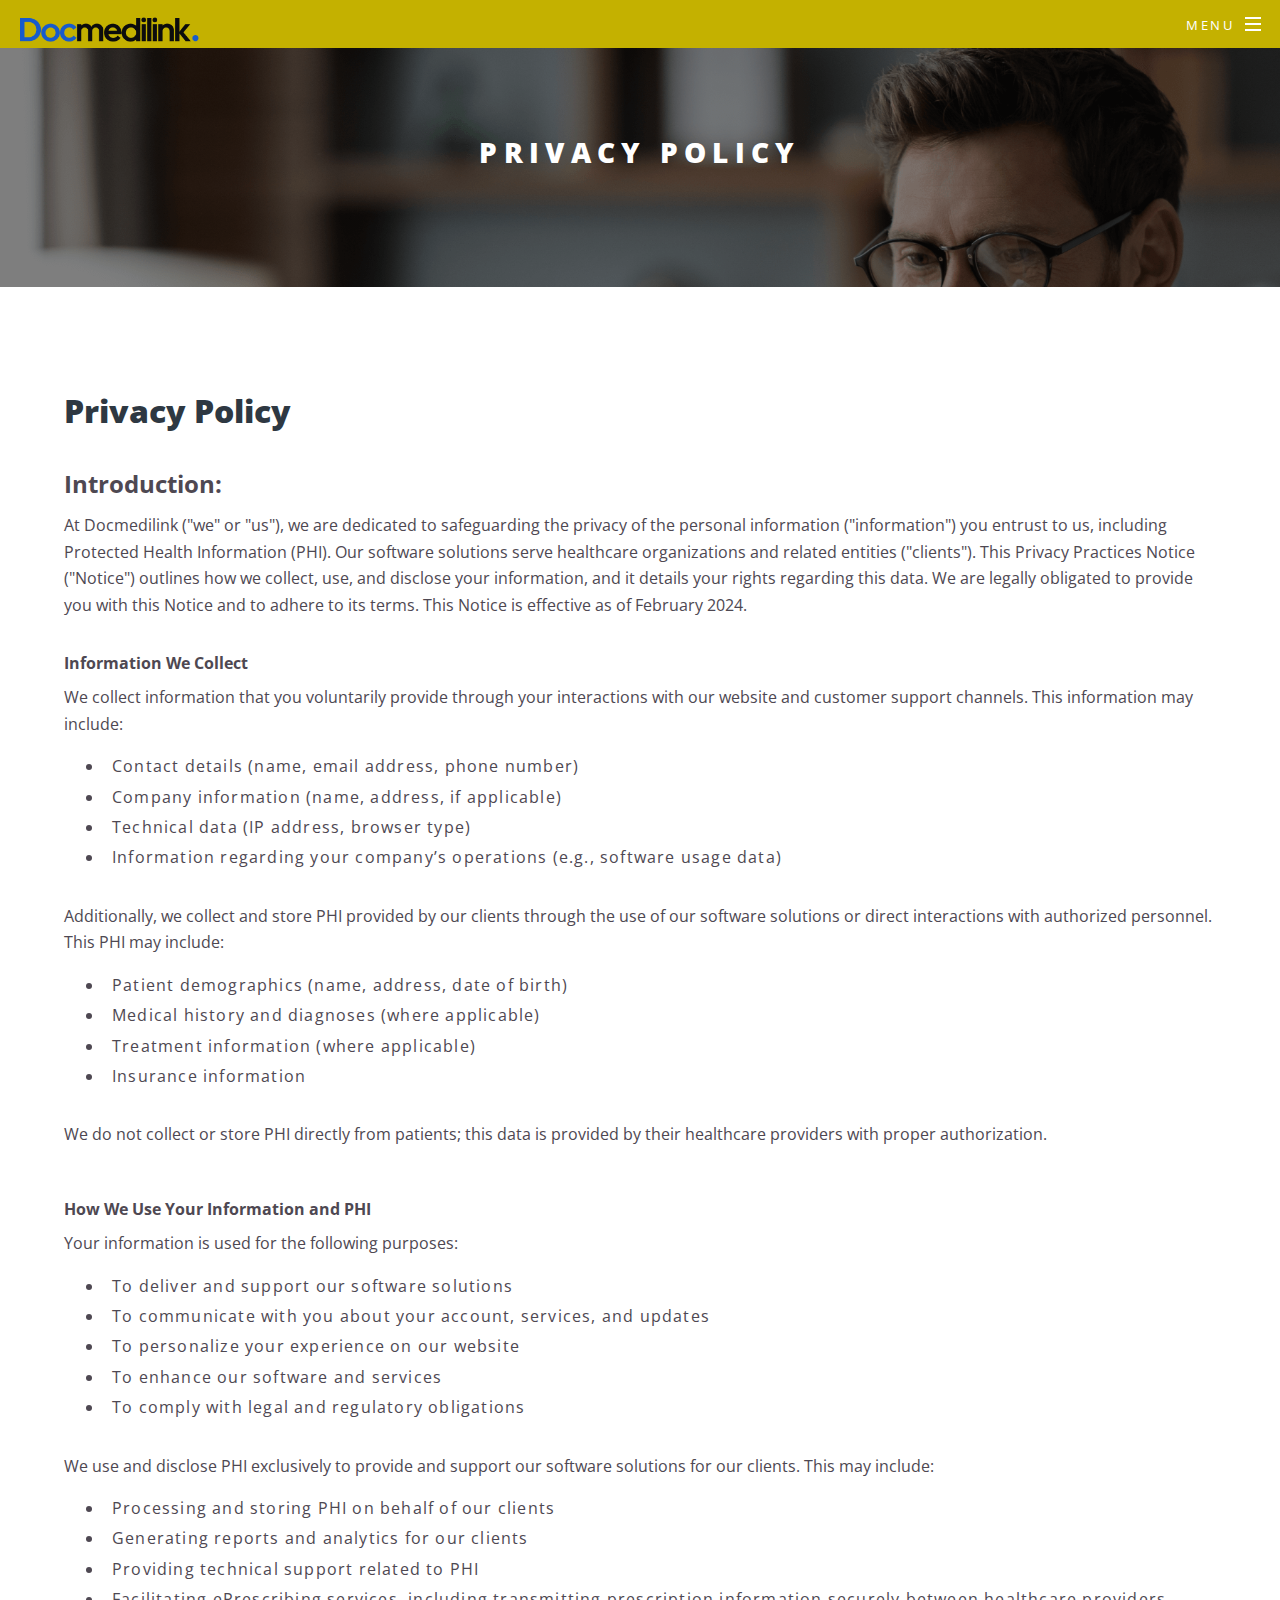
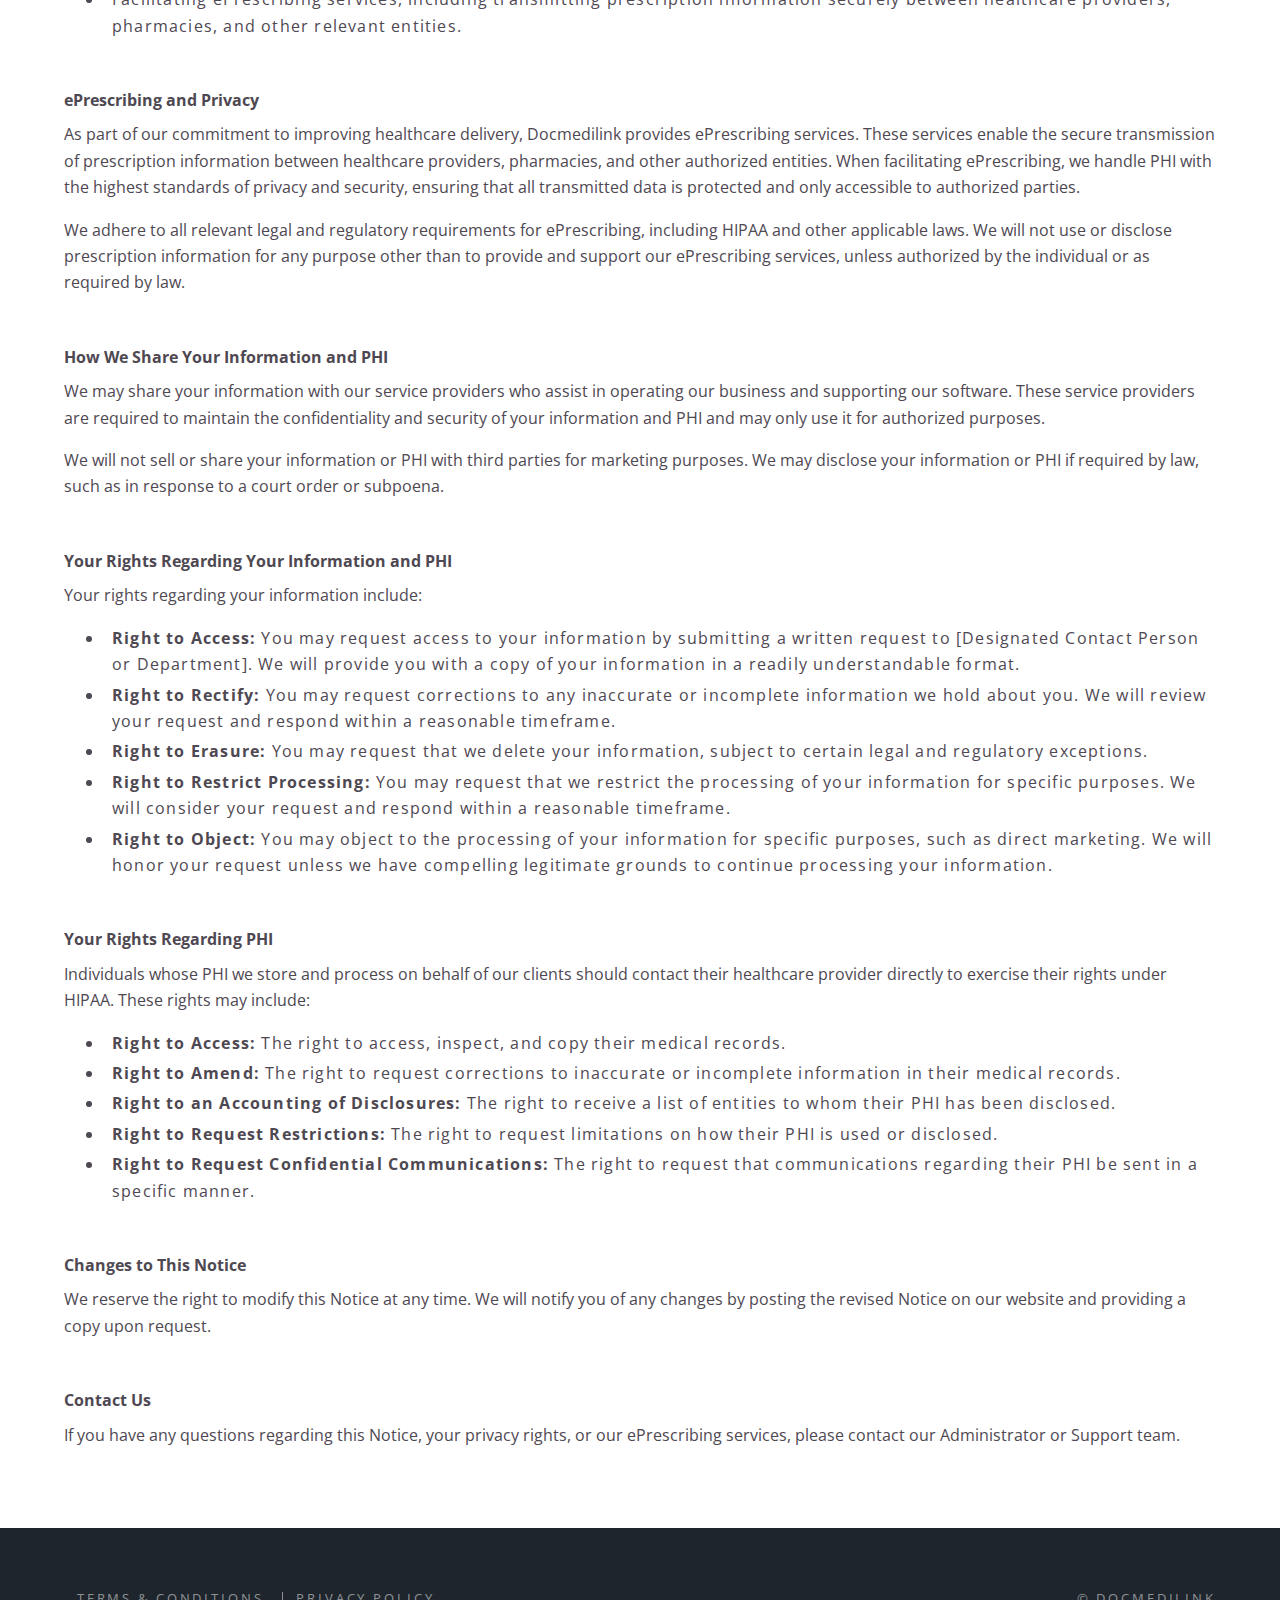
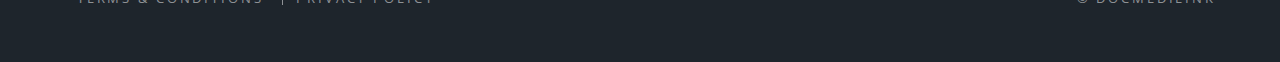
==== privacy-policy.html @ 02fc75e8 "Privacy policy & terms & condition page added" ====
<!DOCTYPE html>
<!--
	Spectral by HTML5 UP
	html5up.net | @ajlkn
	Free for personal and commercial use under the CCA 3.0 license (html5up.net/license)
-->
<html>

  <head>
    <title>Docmedilink | Empowering healthcare</title>
    <meta charset="utf-8" />
    <meta
      name="viewport"
      content="width=device-width, initial-scale=1, user-scalable=no"
    />
    <link
      rel="stylesheet"
      href="https://cdn.jsdelivr.net/npm/bootstrap@5.3.3/dist/css/bootstrap.min.css"
    />
    <link
      rel="stylesheet"
      href="assets/css/main.css"
    />
    <link
      rel="stylesheet"
      href="assets/css/style.css"
    />

    <noscript>
      <link
        rel="stylesheet"
        href="assets/css/noscript.css"
      />
    </noscript>
  </head>

  <body class="landing is-preload">
    <!-- Page Wrapper -->
    <div id="page-wrapper">
      <!-- Header -->
      <header id="header">
        <h1><a
            href="index.html"
            class="logo"
          >
            <img
              src="images/docmedilink-logo.png"
              alt="Docmedilink"
            >
          </a></h1>
        <nav id="nav">
          <ul>
            <li class="special">
              <a
                href="#menu"
                class="menuToggle"
              ><span>Menu</span></a>
              <div id="menu">
                <ul>
                  <li><a href="index.html#banner">Home</a></li>
                  <li><a href="index.html#one">About Us</a></li>
                  <li><a href="index.html#two">Core values</a></li>
                  <li><a href="index.html#three">FAQ</a></li>
                  <li><a href="index.html#cta">Contact</a></li>
                </ul>
              </div>
            </li>
          </ul>
        </nav>
      </header>



      <!-- Main -->
      <article id="main">
        <header>
          <h2>Privacy Policy</h2>
        </header>
        <section class="wrapper style5 terms-privacy-sec">
          <div class="inner">
            <h3>Privacy Policy</h3>
            <div>
              <p class="fw-bold text-hint">Introduction:</p>
              <p>At Docmedilink ("we" or "us"), we are dedicated to safeguarding the privacy of the personal information ("information") you entrust
                to us, including
                Protected Health Information (PHI). Our software solutions serve healthcare organizations and related entities ("clients"). This
                Privacy Practices
                Notice ("Notice") outlines how we collect, use, and disclose your information, and it details your rights regarding this data. We are
                legally
                obligated to provide you with this Notice and to adhere to its terms. This Notice is effective as of February 2024.</p>

              <div class="item">
                <p class="fw-bold mb-2">Information We Collect</p>
                <p class="mb-3">We collect information that you voluntarily provide through your interactions with our website and customer support
                  channels. This information may
                  include:</p>
                <ul class="ms-4 d-flex flex-column gap-1">
                  <li>Contact details (name, email address, phone number)</li>
                  <li>Company information (name, address, if applicable)</li>
                  <li>Technical data (IP address, browser type)</li>
                  <li>Information regarding your company’s operations (e.g., software usage data)</li>
                </ul>
                <p class="mb-3">Additionally, we collect and store PHI provided by our clients through the use of our software solutions or direct
                  interactions
                  with authorized
                  personnel. This PHI may include:</p>
                <ul class="ms-4 d-flex flex-column gap-1">
                  <li>Patient demographics (name, address, date of birth)</li>
                  <li>Medical history and diagnoses (where applicable)</li>
                  <li>Treatment information (where applicable)</li>
                  <li>Insurance information</li>
                </ul>
                <p>We do not collect or store PHI directly from patients; this data is provided by their healthcare providers with proper
                  authorization.</p>
              </div>

              <div class="item mt-5">
                <p class="fw-bold mb-2">How We Use Your Information and PHI</p>
                <p class="mb-3">Your information is used for the following purposes:</p>
                <ul class="ms-4 d-flex flex-column gap-1">
                  <li>To deliver and support our software solutions</li>
                  <li>To communicate with you about your account, services, and updates</li>
                  <li>To personalize your experience on our website</li>
                  <li>To enhance our software and services</li>
                  <li>To comply with legal and regulatory obligations</li>
                </ul>
                <p class="mb-3">We use and disclose PHI exclusively to provide and support our software solutions for our clients. This may include:
                </p>
                <ul class="ms-4 d-flex flex-column gap-1">
                  <li>Processing and storing PHI on behalf of our clients</li>
                  <li>Generating reports and analytics for our clients</li>
                  <li>Providing technical support related to PHI</li>
                  <li>Facilitating ePrescribing services, including transmitting prescription information securely between healthcare providers,
                    pharmacies, and other
                    relevant entities.</li>
                </ul>
              </div>

              <div class="item mt-5">
                <p class="fw-bold mb-2">ePrescribing and Privacy</p>
                <p class="mb-3">As part of our commitment to improving healthcare delivery, Docmedilink provides ePrescribing services. These services
                  enable the secure transmission
                  of prescription information between healthcare providers, pharmacies, and other authorized entities. When facilitating ePrescribing,
                  we handle PHI
                  with the highest standards of privacy and security, ensuring that all transmitted data is protected and only accessible to
                  authorized parties.</p>
                <p>We adhere to all relevant legal and regulatory requirements for ePrescribing, including HIPAA and other applicable laws. We will
                  not use or disclose
                  prescription information for any purpose other than to provide and support our ePrescribing services, unless authorized by the
                  individual or as
                  required by law.</p>
              </div>

              <div class="item mt-5">
                <p class="fw-bold mb-2">How We Share Your Information and PHI</p>
                <p class="mb-3">We may share your information with our service providers who assist in operating our business and supporting our
                  software. These service providers are
                  required to maintain the confidentiality and security of your information and PHI and may only use it for authorized purposes.</p>
                <p>We will not sell or share your information or PHI with third parties for marketing purposes. We may disclose your information or
                  PHI if required by
                  law, such as in response to a court order or subpoena.</p>
              </div>

              <div class="item mt-5">
                <p class="fw-bold mb-2">Your Rights Regarding Your Information and PHI</p>
                <p class="mb-3">Your rights regarding your information include:</p>
                <ul class="ms-4 d-flex flex-column gap-1">
                  <li><span class="fw-bold">Right to Access:</span> You may request access to your information by submitting a written request to
                    [Designated
                    Contact Person or Department]. We will
                    provide you with a copy of your information in a readily understandable format.</li>
                  <li><span class="fw-bold">Right to Rectify:</span> You may request corrections to any inaccurate or incomplete information we hold
                    about you. We
                    will review your request and respond
                    within a reasonable timeframe.</li>
                  <li><span class="fw-bold">Right to Erasure:</span> You may request that we delete your information, subject to certain legal
                    and regulatory exceptions.
                  </li>
                  <li><span class="fw-bold">Right to Restrict Processing:</span> You may request that we restrict the processing of your information
                    for specific
                    purposes. We will consider your request
                    and respond within a reasonable timeframe.</li>
                  <li><span class="fw-bold">Right to Object:</span> You may object to the processing of your information for specific purposes,
                    such as direct marketing. We will honor your request
                    unless we have compelling legitimate grounds to continue processing your information.</li>

                </ul>
              </div>

              <div class="item mt-5">
                <p class="fw-bold mb-2">Your Rights Regarding PHI</p>
                <p class="mb-3">Individuals whose PHI we store and process on behalf of our clients should contact their healthcare provider directly
                  to exercise their rights under
                  HIPAA. These rights may include:</p>
                <ul class="ms-4 d-flex flex-column gap-1">
                  <li><span class="fw-bold">Right to Access:</span> The right to access, inspect, and copy their medical records.</li>
                  <li><span class="fw-bold">Right to Amend:</span> The right to request corrections to inaccurate or incomplete information in their
                    medical
                    records.</li>
                  <li><span class="fw-bold">Right to an Accounting of Disclosures:</span> The right to receive a list of entities to whom their PHI
                    has been
                    disclosed.
                  </li>
                  <li><span class="fw-bold">Right to Request Restrictions:</span> The right to request limitations on how their PHI is used or
                    disclosed.</li>
                  <li><span class="fw-bold">Right to Request Confidential Communications:</span> The right to request that communications regarding
                    their PHI be
                    sent in a specific manner.</li>

                </ul>
              </div>

              <div class="item mt-5">
                <p class="fw-bold mb-2">Changes to This Notice</p>
                <p class="mb-3">We reserve the right to modify this Notice at any time. We will notify you of any changes by posting the revised
                  Notice on our website and providing a
                  copy upon request.</p>
              </div>

              <div class="item mt-5">
                <p class="fw-bold mb-2">Contact Us</p>
                <p class="mb-3">If you have any questions regarding this Notice, your privacy rights, or our ePrescribing services, please contact our
                  Administrator or Support team.</p>
              </div>


            </div>
          </div>
        </section>
      </article>

      <!-- Footer -->
      <footer
        id="footer"
        class="wrapper"
      >
        <!-- <ul class="icons">
  					<li><a
  							href="#"
  							class="icon brands fa-twitter"
  						><span class="label">Twitter</span></a></li>
  					<li><a
  							href="#"
  							class="icon brands fa-facebook-f"
  						><span class="label">Facebook</span></a></li>
  					<li><a
  							href="#"
  							class="icon brands fa-instagram"
  						><span class="label">Instagram</span></a></li>
  					<li><a
  							href="#"
  							class="icon brands fa-dribbble"
  						><span class="label">Dribbble</span></a></li>
  					<li><a
  							href="#"
  							class="icon solid fa-envelope"
  						><span class="label">Email</span></a></li>
  				</ul> -->
        <div class="inner">
          <ul class="copyright  d-sm-flex d-block  justify-content-between">
            <li class="border-start-0">
              <ul>
                <li><a
                    href="terms-and-conditions.html"
                    class="text-decoration-none border-bottom-0"
                  >Terms & Conditions</a></li>
                <li><a
                    href="privacy-policy.html"
                    class="text-decoration-none border-bottom-0"
                  >Privacy Policy</a></li>
              </ul>
            </li>
            <li class="border-start-0">&copy; Docmedilink</li>
          </ul>
        </div>
      </footer>
    </div>

    <!-- Scripts -->
    <script src="assets/js/jquery.min.js"></script>
    <script src="assets/js/jquery.scrollex.min.js"></script>
    <script src="assets/js/jquery.scrolly.min.js"></script>
    <script src="assets/js/browser.min.js"></script>
    <script src="assets/js/breakpoints.min.js"></script>
    <script src="assets/js/util.js"></script>
    <script src="assets/js/main.js"></script>
  </body>

</html>
---- assets/css/main.css ----
@import "fontawesome-all.min.css";
@import url("https://fonts.googleapis.com/css?family=Open+Sans:400,400italic,600,600italic,800,800italic");
/*
	Spectral by HTML5 UP
	html5up.net | @ajlkn
	Free for personal and commercial use under the CCA 3.0 license (html5up.net/license)
*/
html,
body,
div,
span,
applet,
object,
iframe,
h1,
h2,
h3,
h4,
h5,
h6,
p,
blockquote,
pre,
a,
abbr,
acronym,
address,
big,
cite,
code,
del,
dfn,
em,
img,
ins,
kbd,
q,
s,
samp,
small,
strike,
strong,
sub,
sup,
tt,
var,
b,
u,
i,
center,
dl,
dt,
dd,
ol,
ul,
li,
fieldset,
form,
label,
legend,
table,
caption,
tbody,
tfoot,
thead,
tr,
th,
td,
article,
aside,
canvas,
details,
embed,
figure,
figcaption,
footer,
header,
hgroup,
menu,
nav,
output,
ruby,
section,
summary,
time,
mark,
audio,
video {
  margin: 0;
  padding: 0;
  border: 0;
  font-size: 100%;
  font: inherit;
  vertical-align: baseline;
}

article,
aside,
details,
figcaption,
figure,
footer,
header,
hgroup,
menu,
nav,
section {
  display: block;
}

body {
  line-height: 1;
}

ol,
ul {
  list-style: none;
}

blockquote,
q {
  quotes: none;
}
blockquote:before, blockquote:after,
q:before,
q:after {
  content: "";
  content: none;
}

table {
  border-collapse: collapse;
  border-spacing: 0;
}

body {
  scroll-behavior: smooth;
  -webkit-text-size-adjust: none;
}

mark {
  background-color: transparent;
  color: inherit;
}

input::-moz-focus-inner {
  border: 0;
  padding: 0;
}

input,
select,
textarea {
  -moz-appearance: none;
  -webkit-appearance: none;
  -ms-appearance: none;
  appearance: none;
}

/* Basic */
@-ms-viewport {
  width: device-width;
}
html {
  box-sizing: border-box;
  scroll-behavior: smooth;
}

*,
*:before,
*:after {
  box-sizing: inherit;
}

body {
  background: #2e3842;
}
body.is-preload *,
body.is-preload *:before,
body.is-preload *:after {
  -moz-animation: none !important;
  -webkit-animation: none !important;
  -ms-animation: none !important;
  animation: none !important;
  -moz-transition: none !important;
  -webkit-transition: none !important;
  -ms-transition: none !important;
  transition: none !important;
}

body,
input,
select,
textarea {
  color: #fff;
  font-family: "Open Sans", Helvetica, sans-serif;
  font-size: 15pt;
  font-weight: 400;
  letter-spacing: 0.075em;
  line-height: 1.65em;
}
@media screen and (max-width: 1680px) {
  body,
  input,
  select,
  textarea {
    font-size: 13pt;
  }
}
@media screen and (max-width: 1280px) {
  body,
  input,
  select,
  textarea {
    font-size: 12pt;
  }
}
@media screen and (max-width: 736px) {
  body,
  input,
  select,
  textarea {
    font-size: 11pt;
    letter-spacing: 0.0375em;
  }
}

a {
  -moz-transition: color 0.2s ease, border-bottom-color 0.2s ease;
  -webkit-transition: color 0.2s ease, border-bottom-color 0.2s ease;
  -ms-transition: color 0.2s ease, border-bottom-color 0.2s ease;
  transition: color 0.2s ease, border-bottom-color 0.2s ease;
  border-bottom: dotted 1px;
  color: inherit;
  text-decoration: none;
}
a:hover {
  border-bottom-color: transparent;
}

strong,
b {
  color: #fff;
  font-weight: 600;
}

em,
i {
  font-style: italic;
}

p {
  margin: 0 0 2em 0;
}

h1,
h2,
h3,
h4,
h5,
h6 {
  color: #fff;
  font-weight: 800;
  letter-spacing: 0.225em;
  line-height: 1em;
  margin: 0 0 1em 0;
  text-transform: uppercase;
}
h1 a,
h2 a,
h3 a,
h4 a,
h5 a,
h6 a {
  color: inherit;
  text-decoration: none;
}

h2 {
  font-size: 1.35em;
  line-height: 1.75em;
}
@media screen and (max-width: 736px) {
  h2 {
    font-size: 1.1em;
    line-height: 1.65em;
  }
}

h3 {
  font-size: 1.15em;
  line-height: 1.75em;
}
@media screen and (max-width: 736px) {
  h3 {
    font-size: 1em;
    line-height: 1.65em;
  }
}

h4 {
  font-size: 1em;
  line-height: 1.5em;
}

h5 {
  font-size: 0.8em;
  line-height: 1.5em;
}

h6 {
  font-size: 0.7em;
  line-height: 1.5em;
}

sub {
  font-size: 0.8em;
  position: relative;
  top: 0.5em;
}

sup {
  font-size: 0.8em;
  position: relative;
  top: -0.5em;
}

hr {
  border: 0;
  border-bottom: solid 2px #fff;
  margin: 3em 0;
}
hr.major {
  margin: 4.5em 0;
}

blockquote {
  border-left: solid 4px #fff;
  font-style: italic;
  margin: 0 0 2em 0;
  padding: 0.5em 0 0.5em 2em;
}

code {
  background: rgba(144, 144, 144, 0.25);
  border-radius: 3px;
  font-family: "Courier New", monospace;
  font-size: 0.9em;
  letter-spacing: 0;
  margin: 0 0.25em;
  padding: 0.25em 0.65em;
}

pre {
  -webkit-overflow-scrolling: touch;
  font-family: "Courier New", monospace;
  font-size: 0.9em;
  margin: 0 0 2em 0;
}
pre code {
  display: block;
  line-height: 1.75em;
  padding: 1em 1.5em;
  overflow-x: auto;
}

.align-left {
  text-align: left;
}

.align-center {
  text-align: center;
}

.align-right {
  text-align: right;
}

/* Row */
.row {
  display: flex;
  flex-wrap: wrap;
  box-sizing: border-box;
  align-items: stretch;
}
.row > * {
  box-sizing: border-box;
}
.row.gtr-uniform > * > :last-child {
  margin-bottom: 0;
}
.row.aln-left {
  justify-content: flex-start;
}
.row.aln-center {
  justify-content: center;
}
.row.aln-right {
  justify-content: flex-end;
}
.row.aln-top {
  align-items: flex-start;
}
.row.aln-middle {
  align-items: center;
}
.row.aln-bottom {
  align-items: flex-end;
}
.row > .imp {
  order: -1;
}
.row > .col-1 {
  width: 8.3333333333%;
}
.row > .off-1 {
  margin-left: 8.3333333333%;
}
.row > .col-2 {
  width: 16.6666666667%;
}
.row > .off-2 {
  margin-left: 16.6666666667%;
}
.row > .col-3 {
  width: 25%;
}
.row > .off-3 {
  margin-left: 25%;
}
.row > .col-4 {
  width: 33.3333333333%;
}
.row > .off-4 {
  margin-left: 33.3333333333%;
}
.row > .col-5 {
  width: 41.6666666667%;
}
.row > .off-5 {
  margin-left: 41.6666666667%;
}
.row > .col-6 {
  width: 50%;
}
.row > .off-6 {
  margin-left: 50%;
}
.row > .col-7 {
  width: 58.3333333333%;
}
.row > .off-7 {
  margin-left: 58.3333333333%;
}
.row > .col-8 {
  width: 66.6666666667%;
}
.row > .off-8 {
  margin-left: 66.6666666667%;
}
.row > .col-9 {
  width: 75%;
}
.row > .off-9 {
  margin-left: 75%;
}
.row > .col-10 {
  width: 83.3333333333%;
}
.row > .off-10 {
  margin-left: 83.3333333333%;
}
.row > .col-11 {
  width: 91.6666666667%;
}
.row > .off-11 {
  margin-left: 91.6666666667%;
}
.row > .col-12 {
  width: 100%;
}
.row > .off-12 {
  margin-left: 100%;
}
.row.gtr-0 {
  margin-top: 0;
  margin-left: 0em;
}
.row.gtr-0 > * {
  padding: 0 0 0 0em;
}
.row.gtr-0.gtr-uniform {
  margin-top: 0em;
}
.row.gtr-0.gtr-uniform > * {
  padding-top: 0em;
}
.row.gtr-25 {
  margin-top: 0;
  margin-left: -0.375em;
}
.row.gtr-25 > * {
  padding: 0 0 0 0.375em;
}
.row.gtr-25.gtr-uniform {
  margin-top: -0.375em;
}
.row.gtr-25.gtr-uniform > * {
  padding-top: 0.375em;
}
.row.gtr-50 {
  margin-top: 0;
  margin-left: -0.75em;
}
.row.gtr-50 > * {
  padding: 0 0 0 0.75em;
}
.row.gtr-50.gtr-uniform {
  margin-top: -0.75em;
}
.row.gtr-50.gtr-uniform > * {
  padding-top: 0.75em;
}
.row {
  margin-top: 0;
  margin-left: -1.5em;
}
.row > * {
  padding: 0 0 0 1.5em;
}
.row.gtr-uniform {
  margin-top: -1.5em;
}
.row.gtr-uniform > * {
  padding-top: 1.5em;
}
.row.gtr-150 {
  margin-top: 0;
  margin-left: -2.25em;
}
.row.gtr-150 > * {
  padding: 0 0 0 2.25em;
}
.row.gtr-150.gtr-uniform {
  margin-top: -2.25em;
}
.row.gtr-150.gtr-uniform > * {
  padding-top: 2.25em;
}
.row.gtr-200 {
  margin-top: 0;
  margin-left: -3em;
}
.row.gtr-200 > * {
  padding: 0 0 0 3em;
}
.row.gtr-200.gtr-uniform {
  margin-top: -3em;
}
.row.gtr-200.gtr-uniform > * {
  padding-top: 3em;
}
@media screen and (max-width: 1680px) {
  .row {
    display: flex;
    flex-wrap: wrap;
    box-sizing: border-box;
    align-items: stretch;
  }
  .row > * {
    box-sizing: border-box;
  }
  .row.gtr-uniform > * > :last-child {
    margin-bottom: 0;
  }
  .row.aln-left {
    justify-content: flex-start;
  }
  .row.aln-center {
    justify-content: center;
  }
  .row.aln-right {
    justify-content: flex-end;
  }
  .row.aln-top {
    align-items: flex-start;
  }
  .row.aln-middle {
    align-items: center;
  }
  .row.aln-bottom {
    align-items: flex-end;
  }
  .row > .imp-xlarge {
    order: -1;
  }
  .row > .col-1-xlarge {
    width: 8.3333333333%;
  }
  .row > .off-1-xlarge {
    margin-left: 8.3333333333%;
  }
  .row > .col-2-xlarge {
    width: 16.6666666667%;
  }
  .row > .off-2-xlarge {
    margin-left: 16.6666666667%;
  }
  .row > .col-3-xlarge {
    width: 25%;
  }
  .row > .off-3-xlarge {
    margin-left: 25%;
  }
  .row > .col-4-xlarge {
    width: 33.3333333333%;
  }
  .row > .off-4-xlarge {
    margin-left: 33.3333333333%;
  }
  .row > .col-5-xlarge {
    width: 41.6666666667%;
  }
  .row > .off-5-xlarge {
    margin-left: 41.6666666667%;
  }
  .row > .col-6-xlarge {
    width: 50%;
  }
  .row > .off-6-xlarge {
    margin-left: 50%;
  }
  .row > .col-7-xlarge {
    width: 58.3333333333%;
  }
  .row > .off-7-xlarge {
    margin-left: 58.3333333333%;
  }
  .row > .col-8-xlarge {
    width: 66.6666666667%;
  }
  .row > .off-8-xlarge {
    margin-left: 66.6666666667%;
  }
  .row > .col-9-xlarge {
    width: 75%;
  }
  .row > .off-9-xlarge {
    margin-left: 75%;
  }
  .row > .col-10-xlarge {
    width: 83.3333333333%;
  }
  .row > .off-10-xlarge {
    margin-left: 83.3333333333%;
  }
  .row > .col-11-xlarge {
    width: 91.6666666667%;
  }
  .row > .off-11-xlarge {
    margin-left: 91.6666666667%;
  }
  .row > .col-12-xlarge {
    width: 100%;
  }
  .row > .off-12-xlarge {
    margin-left: 100%;
  }
  .row.gtr-0 {
    margin-top: 0;
    margin-left: 0em;
  }
  .row.gtr-0 > * {
    padding: 0 0 0 0em;
  }
  .row.gtr-0.gtr-uniform {
    margin-top: 0em;
  }
  .row.gtr-0.gtr-uniform > * {
    padding-top: 0em;
  }
  .row.gtr-25 {
    margin-top: 0;
    margin-left: -0.375em;
  }
  .row.gtr-25 > * {
    padding: 0 0 0 0.375em;
  }
  .row.gtr-25.gtr-uniform {
    margin-top: -0.375em;
  }
  .row.gtr-25.gtr-uniform > * {
    padding-top: 0.375em;
  }
  .row.gtr-50 {
    margin-top: 0;
    margin-left: -0.75em;
  }
  .row.gtr-50 > * {
    padding: 0 0 0 0.75em;
  }
  .row.gtr-50.gtr-uniform {
    margin-top: -0.75em;
  }
  .row.gtr-50.gtr-uniform > * {
    padding-top: 0.75em;
  }
  .row {
    margin-top: 0;
    margin-left: -1.5em;
  }
  .row > * {
    padding: 0 0 0 1.5em;
  }
  .row.gtr-uniform {
    margin-top: -1.5em;
  }
  .row.gtr-uniform > * {
    padding-top: 1.5em;
  }
  .row.gtr-150 {
    margin-top: 0;
    margin-left: -2.25em;
  }
  .row.gtr-150 > * {
    padding: 0 0 0 2.25em;
  }
  .row.gtr-150.gtr-uniform {
    margin-top: -2.25em;
  }
  .row.gtr-150.gtr-uniform > * {
    padding-top: 2.25em;
  }
  .row.gtr-200 {
    margin-top: 0;
    margin-left: -3em;
  }
  .row.gtr-200 > * {
    padding: 0 0 0 3em;
  }
  .row.gtr-200.gtr-uniform {
    margin-top: -3em;
  }
  .row.gtr-200.gtr-uniform > * {
    padding-top: 3em;
  }
}
@media screen and (max-width: 1280px) {
  .row {
    display: flex;
    flex-wrap: wrap;
    box-sizing: border-box;
    align-items: stretch;
  }
  .row > * {
    box-sizing: border-box;
  }
  .row.gtr-uniform > * > :last-child {
    margin-bottom: 0;
  }
  .row.aln-left {
    justify-content: flex-start;
  }
  .row.aln-center {
    justify-content: center;
  }
  .row.aln-right {
    justify-content: flex-end;
  }
  .row.aln-top {
    align-items: flex-start;
  }
  .row.aln-middle {
    align-items: center;
  }
  .row.aln-bottom {
    align-items: flex-end;
  }
  .row > .imp-large {
    order: -1;
  }
  .row > .col-1-large {
    width: 8.3333333333%;
  }
  .row > .off-1-large {
    margin-left: 8.3333333333%;
  }
  .row > .col-2-large {
    width: 16.6666666667%;
  }
  .row > .off-2-large {
    margin-left: 16.6666666667%;
  }
  .row > .col-3-large {
    width: 25%;
  }
  .row > .off-3-large {
    margin-left: 25%;
  }
  .row > .col-4-large {
    width: 33.3333333333%;
  }
  .row > .off-4-large {
    margin-left: 33.3333333333%;
  }
  .row > .col-5-large {
    width: 41.6666666667%;
  }
  .row > .off-5-large {
    margin-left: 41.6666666667%;
  }
  .row > .col-6-large {
    width: 50%;
  }
  .row > .off-6-large {
    margin-left: 50%;
  }
  .row > .col-7-large {
    width: 58.3333333333%;
  }
  .row > .off-7-large {
    margin-left: 58.3333333333%;
  }
  .row > .col-8-large {
    width: 66.6666666667%;
  }
  .row > .off-8-large {
    margin-left: 66.6666666667%;
  }
  .row > .col-9-large {
    width: 75%;
  }
  .row > .off-9-large {
    margin-left: 75%;
  }
  .row > .col-10-large {
    width: 83.3333333333%;
  }
  .row > .off-10-large {
    margin-left: 83.3333333333%;
  }
  .row > .col-11-large {
    width: 91.6666666667%;
  }
  .row > .off-11-large {
    margin-left: 91.6666666667%;
  }
  .row > .col-12-large {
    width: 100%;
  }
  .row > .off-12-large {
    margin-left: 100%;
  }
  .row.gtr-0 {
    margin-top: 0;
    margin-left: 0em;
  }
  .row.gtr-0 > * {
    padding: 0 0 0 0em;
  }
  .row.gtr-0.gtr-uniform {
    margin-top: 0em;
  }
  .row.gtr-0.gtr-uniform > * {
    padding-top: 0em;
  }
  .row.gtr-25 {
    margin-top: 0;
    margin-left: -0.375em;
  }
  .row.gtr-25 > * {
    padding: 0 0 0 0.375em;
  }
  .row.gtr-25.gtr-uniform {
    margin-top: -0.375em;
  }
  .row.gtr-25.gtr-uniform > * {
    padding-top: 0.375em;
  }
  .row.gtr-50 {
    margin-top: 0;
    margin-left: -0.75em;
  }
  .row.gtr-50 > * {
    padding: 0 0 0 0.75em;
  }
  .row.gtr-50.gtr-uniform {
    margin-top: -0.75em;
  }
  .row.gtr-50.gtr-uniform > * {
    padding-top: 0.75em;
  }
  .row {
    margin-top: 0;
    margin-left: -1.5em;
  }
  .row > * {
    padding: 0 0 0 1.5em;
  }
  .row.gtr-uniform {
    margin-top: -1.5em;
  }
  .row.gtr-uniform > * {
    padding-top: 1.5em;
  }
  .row.gtr-150 {
    margin-top: 0;
    margin-left: -2.25em;
  }
  .row.gtr-150 > * {
    padding: 0 0 0 2.25em;
  }
  .row.gtr-150.gtr-uniform {
    margin-top: -2.25em;
  }
  .row.gtr-150.gtr-uniform > * {
    padding-top: 2.25em;
  }
  .row.gtr-200 {
    margin-top: 0;
    margin-left: -3em;
  }
  .row.gtr-200 > * {
    padding: 0 0 0 3em;
  }
  .row.gtr-200.gtr-uniform {
    margin-top: -3em;
  }
  .row.gtr-200.gtr-uniform > * {
    padding-top: 3em;
  }
}
@media screen and (max-width: 980px) {
  .row {
    display: flex;
    flex-wrap: wrap;
    box-sizing: border-box;
    align-items: stretch;
  }
  .row > * {
    box-sizing: border-box;
  }
  .row.gtr-uniform > * > :last-child {
    margin-bottom: 0;
  }
  .row.aln-left {
    justify-content: flex-start;
  }
  .row.aln-center {
    justify-content: center;
  }
  .row.aln-right {
    justify-content: flex-end;
  }
  .row.aln-top {
    align-items: flex-start;
  }
  .row.aln-middle {
    align-items: center;
  }
  .row.aln-bottom {
    align-items: flex-end;
  }
  .row > .imp-medium {
    order: -1;
  }
  .row > .col-1-medium {
    width: 8.3333333333%;
  }
  .row > .off-1-medium {
    margin-left: 8.3333333333%;
  }
  .row > .col-2-medium {
    width: 16.6666666667%;
  }
  .row > .off-2-medium {
    margin-left: 16.6666666667%;
  }
  .row > .col-3-medium {
    width: 25%;
  }
  .row > .off-3-medium {
    margin-left: 25%;
  }
  .row > .col-4-medium {
    width: 33.3333333333%;
  }
  .row > .off-4-medium {
    margin-left: 33.3333333333%;
  }
  .row > .col-5-medium {
    width: 41.6666666667%;
  }
  .row > .off-5-medium {
    margin-left: 41.6666666667%;
  }
  .row > .col-6-medium {
    width: 50%;
  }
  .row > .off-6-medium {
    margin-left: 50%;
  }
  .row > .col-7-medium {
    width: 58.3333333333%;
  }
  .row > .off-7-medium {
    margin-left: 58.3333333333%;
  }
  .row > .col-8-medium {
    width: 66.6666666667%;
  }
  .row > .off-8-medium {
    margin-left: 66.6666666667%;
  }
  .row > .col-9-medium {
    width: 75%;
  }
  .row > .off-9-medium {
    margin-left: 75%;
  }
  .row > .col-10-medium {
    width: 83.3333333333%;
  }
  .row > .off-10-medium {
    margin-left: 83.3333333333%;
  }
  .row > .col-11-medium {
    width: 91.6666666667%;
  }
  .row > .off-11-medium {
    margin-left: 91.6666666667%;
  }
  .row > .col-12-medium {
    width: 100%;
  }
  .row > .off-12-medium {
    margin-left: 100%;
  }
  .row.gtr-0 {
    margin-top: 0;
    margin-left: 0em;
  }
  .row.gtr-0 > * {
    padding: 0 0 0 0em;
  }
  .row.gtr-0.gtr-uniform {
    margin-top: 0em;
  }
  .row.gtr-0.gtr-uniform > * {
    padding-top: 0em;
  }
  .row.gtr-25 {
    margin-top: 0;
    margin-left: -0.375em;
  }
  .row.gtr-25 > * {
    padding: 0 0 0 0.375em;
  }
  .row.gtr-25.gtr-uniform {
    margin-top: -0.375em;
  }
  .row.gtr-25.gtr-uniform > * {
    padding-top: 0.375em;
  }
  .row.gtr-50 {
    margin-top: 0;
    margin-left: -0.75em;
  }
  .row.gtr-50 > * {
    padding: 0 0 0 0.75em;
  }
  .row.gtr-50.gtr-uniform {
    margin-top: -0.75em;
  }
  .row.gtr-50.gtr-uniform > * {
    padding-top: 0.75em;
  }
  .row {
    margin-top: 0;
    margin-left: -1.5em;
  }
  .row > * {
    padding: 0 0 0 1.5em;
  }
  .row.gtr-uniform {
    margin-top: -1.5em;
  }
  .row.gtr-uniform > * {
    padding-top: 1.5em;
  }
  .row.gtr-150 {
    margin-top: 0;
    margin-left: -2.25em;
  }
  .row.gtr-150 > * {
    padding: 0 0 0 2.25em;
  }
  .row.gtr-150.gtr-uniform {
    margin-top: -2.25em;
  }
  .row.gtr-150.gtr-uniform > * {
    padding-top: 2.25em;
  }
  .row.gtr-200 {
    margin-top: 0;
    margin-left: -3em;
  }
  .row.gtr-200 > * {
    padding: 0 0 0 3em;
  }
  .row.gtr-200.gtr-uniform {
    margin-top: -3em;
  }
  .row.gtr-200.gtr-uniform > * {
    padding-top: 3em;
  }
}
@media screen and (max-width: 736px) {
  .row {
    display: flex;
    flex-wrap: wrap;
    box-sizing: border-box;
    align-items: stretch;
  }
  .row > * {
    box-sizing: border-box;
  }
  .row.gtr-uniform > * > :last-child {
    margin-bottom: 0;
  }
  .row.aln-left {
    justify-content: flex-start;
  }
  .row.aln-center {
    justify-content: center;
  }
  .row.aln-right {
    justify-content: flex-end;
  }
  .row.aln-top {
    align-items: flex-start;
  }
  .row.aln-middle {
    align-items: center;
  }
  .row.aln-bottom {
    align-items: flex-end;
  }
  .row > .imp-small {
    order: -1;
  }
  .row > .col-1-small {
    width: 8.3333333333%;
  }
  .row > .off-1-small {
    margin-left: 8.3333333333%;
  }
  .row > .col-2-small {
    width: 16.6666666667%;
  }
  .row > .off-2-small {
    margin-left: 16.6666666667%;
  }
  .row > .col-3-small {
    width: 25%;
  }
  .row > .off-3-small {
    margin-left: 25%;
  }
  .row > .col-4-small {
    width: 33.3333333333%;
  }
  .row > .off-4-small {
    margin-left: 33.3333333333%;
  }
  .row > .col-5-small {
    width: 41.6666666667%;
  }
  .row > .off-5-small {
    margin-left: 41.6666666667%;
  }
  .row > .col-6-small {
    width: 50%;
  }
  .row > .off-6-small {
    margin-left: 50%;
  }
  .row > .col-7-small {
    width: 58.3333333333%;
  }
  .row > .off-7-small {
    margin-left: 58.3333333333%;
  }
  .row > .col-8-small {
    width: 66.6666666667%;
  }
  .row > .off-8-small {
    margin-left: 66.6666666667%;
  }
  .row > .col-9-small {
    width: 75%;
  }
  .row > .off-9-small {
    margin-left: 75%;
  }
  .row > .col-10-small {
    width: 83.3333333333%;
  }
  .row > .off-10-small {
    margin-left: 83.3333333333%;
  }
  .row > .col-11-small {
    width: 91.6666666667%;
  }
  .row > .off-11-small {
    margin-left: 91.6666666667%;
  }
  .row > .col-12-small {
    width: 100%;
  }
  .row > .off-12-small {
    margin-left: 100%;
  }
  .row.gtr-0 {
    margin-top: 0;
    margin-left: 0em;
  }
  .row.gtr-0 > * {
    padding: 0 0 0 0em;
  }
  .row.gtr-0.gtr-uniform {
    margin-top: 0em;
  }
  .row.gtr-0.gtr-uniform > * {
    padding-top: 0em;
  }
  .row.gtr-25 {
    margin-top: 0;
    margin-left: -0.375em;
  }
  .row.gtr-25 > * {
    padding: 0 0 0 0.375em;
  }
  .row.gtr-25.gtr-uniform {
    margin-top: -0.375em;
  }
  .row.gtr-25.gtr-uniform > * {
    padding-top: 0.375em;
  }
  .row.gtr-50 {
    margin-top: 0;
    margin-left: -0.75em;
  }
  .row.gtr-50 > * {
    padding: 0 0 0 0.75em;
  }
  .row.gtr-50.gtr-uniform {
    margin-top: -0.75em;
  }
  .row.gtr-50.gtr-uniform > * {
    padding-top: 0.75em;
  }
  .row {
    margin-top: 0;
    margin-left: -1.5em;
  }
  .row > * {
    padding: 0 0 0 1.5em;
  }
  .row.gtr-uniform {
    margin-top: -1.5em;
  }
  .row.gtr-uniform > * {
    padding-top: 1.5em;
  }
  .row.gtr-150 {
    margin-top: 0;
    margin-left: -2.25em;
  }
  .row.gtr-150 > * {
    padding: 0 0 0 2.25em;
  }
  .row.gtr-150.gtr-uniform {
    margin-top: -2.25em;
  }
  .row.gtr-150.gtr-uniform > * {
    padding-top: 2.25em;
  }
  .row.gtr-200 {
    margin-top: 0;
    margin-left: -3em;
  }
  .row.gtr-200 > * {
    padding: 0 0 0 3em;
  }
  .row.gtr-200.gtr-uniform {
    margin-top: -3em;
  }
  .row.gtr-200.gtr-uniform > * {
    padding-top: 3em;
  }
}
@media screen and (max-width: 480px) {
  .row {
    display: flex;
    flex-wrap: wrap;
    box-sizing: border-box;
    align-items: stretch;
  }
  .row > * {
    box-sizing: border-box;
  }
  .row.gtr-uniform > * > :last-child {
    margin-bottom: 0;
  }
  .row.aln-left {
    justify-content: flex-start;
  }
  .row.aln-center {
    justify-content: center;
  }
  .row.aln-right {
    justify-content: flex-end;
  }
  .row.aln-top {
    align-items: flex-start;
  }
  .row.aln-middle {
    align-items: center;
  }
  .row.aln-bottom {
    align-items: flex-end;
  }
  .row > .imp-xsmall {
    order: -1;
  }
  .row > .col-1-xsmall {
    width: 8.3333333333%;
  }
  .row > .off-1-xsmall {
    margin-left: 8.3333333333%;
  }
  .row > .col-2-xsmall {
    width: 16.6666666667%;
  }
  .row > .off-2-xsmall {
    margin-left: 16.6666666667%;
  }
  .row > .col-3-xsmall {
    width: 25%;
  }
  .row > .off-3-xsmall {
    margin-left: 25%;
  }
  .row > .col-4-xsmall {
    width: 33.3333333333%;
  }
  .row > .off-4-xsmall {
    margin-left: 33.3333333333%;
  }
  .row > .col-5-xsmall {
    width: 41.6666666667%;
  }
  .row > .off-5-xsmall {
    margin-left: 41.6666666667%;
  }
  .row > .col-6-xsmall {
    width: 50%;
  }
  .row > .off-6-xsmall {
    margin-left: 50%;
  }
  .row > .col-7-xsmall {
    width: 58.3333333333%;
  }
  .row > .off-7-xsmall {
    margin-left: 58.3333333333%;
  }
  .row > .col-8-xsmall {
    width: 66.6666666667%;
  }
  .row > .off-8-xsmall {
    margin-left: 66.6666666667%;
  }
  .row > .col-9-xsmall {
    width: 75%;
  }
  .row > .off-9-xsmall {
    margin-left: 75%;
  }
  .row > .col-10-xsmall {
    width: 83.3333333333%;
  }
  .row > .off-10-xsmall {
    margin-left: 83.3333333333%;
  }
  .row > .col-11-xsmall {
    width: 91.6666666667%;
  }
  .row > .off-11-xsmall {
    margin-left: 91.6666666667%;
  }
  .row > .col-12-xsmall {
    width: 100%;
  }
  .row > .off-12-xsmall {
    margin-left: 100%;
  }
  .row.gtr-0 {
    margin-top: 0;
    margin-left: 0em;
  }
  .row.gtr-0 > * {
    padding: 0 0 0 0em;
  }
  .row.gtr-0.gtr-uniform {
    margin-top: 0em;
  }
  .row.gtr-0.gtr-uniform > * {
    padding-top: 0em;
  }
  .row.gtr-25 {
    margin-top: 0;
    margin-left: -0.375em;
  }
  .row.gtr-25 > * {
    padding: 0 0 0 0.375em;
  }
  .row.gtr-25.gtr-uniform {
    margin-top: -0.375em;
  }
  .row.gtr-25.gtr-uniform > * {
    padding-top: 0.375em;
  }
  .row.gtr-50 {
    margin-top: 0;
    margin-left: -0.75em;
  }
  .row.gtr-50 > * {
    padding: 0 0 0 0.75em;
  }
  .row.gtr-50.gtr-uniform {
    margin-top: -0.75em;
  }
  .row.gtr-50.gtr-uniform > * {
    padding-top: 0.75em;
  }
  .row {
    margin-top: 0;
    margin-left: -1.5em;
  }
  .row > * {
    padding: 0 0 0 1.5em;
  }
  .row.gtr-uniform {
    margin-top: -1.5em;
  }
  .row.gtr-uniform > * {
    padding-top: 1.5em;
  }
  .row.gtr-150 {
    margin-top: 0;
    margin-left: -2.25em;
  }
  .row.gtr-150 > * {
    padding: 0 0 0 2.25em;
  }
  .row.gtr-150.gtr-uniform {
    margin-top: -2.25em;
  }
  .row.gtr-150.gtr-uniform > * {
    padding-top: 2.25em;
  }
  .row.gtr-200 {
    margin-top: 0;
    margin-left: -3em;
  }
  .row.gtr-200 > * {
    padding: 0 0 0 3em;
  }
  .row.gtr-200.gtr-uniform {
    margin-top: -3em;
  }
  .row.gtr-200.gtr-uniform > * {
    padding-top: 3em;
  }
}

/* Section/Article */
section.special,
article.special {
  text-align: center;
}

header p {
  color: rgba(255, 255, 255, 0.5);
  position: relative;
  top: -0.25em;
}
header h3 + p {
  font-size: 1.1em;
}
header h4 + p,
header h5 + p,
header h6 + p {
  font-size: 0.9em;
}
header.major {
  margin: 0 0 3.5em 0;
}
header.major h2,
header.major h3,
header.major h4,
header.major h5,
header.major h6 {
  border-bottom: solid 2px #fff;
  display: inline-block;
  padding-bottom: 1em;
  position: relative;
}
header.major h2:after,
header.major h3:after,
header.major h4:after,
header.major h5:after,
header.major h6:after {
  content: "";
  display: block;
  height: 1px;
}
header.major p {
  color: #fff;
  top: 0;
}
@media screen and (max-width: 736px) {
  header.major {
    margin: 0 0 2em 0;
  }
}
@media screen and (max-width: 980px) {
  header br {
    display: none;
  }
}

/* Form */
form {
  margin: 0 0 2em 0;
}

label {
  color: #fff;
  display: block;
  font-size: 0.9em;
  font-weight: 600;
  margin: 0 0 1em 0;
}

input[type=text],
input[type=password],
input[type=email],
select,
textarea {
  -moz-appearance: none;
  -webkit-appearance: none;
  -ms-appearance: none;
  appearance: none;
  background-color: rgba(144, 144, 144, 0.25);
  border-radius: 3px;
  border: none;
  color: inherit;
  display: block;
  outline: 0;
  padding: 0 1em;
  text-decoration: none;
  width: 100%;
}
input[type=text]:invalid,
input[type=password]:invalid,
input[type=email]:invalid,
select:invalid,
textarea:invalid {
  box-shadow: none;
}
input[type=text]:focus,
input[type=password]:focus,
input[type=email]:focus,
select:focus,
textarea:focus {
  box-shadow: 0 0 0 2px #21b2a6;
}

select {
  background-size: 1.25em;
  background-repeat: no-repeat;
  background-position: calc(100% - 1em) center;
  height: 2.75em;
  padding-right: 2.75em;
  text-overflow: ellipsis;
}
select:focus::-ms-value {
  background-color: transparent;
}
select::-ms-expand {
  display: none;
}

input[type=text],
input[type=password],
input[type=email],
select {
  height: 2.75em;
}

textarea {
  padding: 0.75em 1em;
}

input[type=checkbox],
input[type=radio] {
  -moz-appearance: none;
  -webkit-appearance: none;
  -ms-appearance: none;
  appearance: none;
  display: block;
  float: left;
  margin-right: -2em;
  opacity: 0;
  width: 1em;
  z-index: -1;
}
input[type=checkbox] + label,
input[type=radio] + label {
  text-decoration: none;
  color: #fff;
  cursor: pointer;
  display: inline-block;
  font-size: 1em;
  font-weight: 400;
  padding-left: 2.4em;
  padding-right: 0.75em;
  position: relative;
}
input[type=checkbox] + label:before,
input[type=radio] + label:before {
  -moz-osx-font-smoothing: grayscale;
  -webkit-font-smoothing: antialiased;
  display: inline-block;
  font-style: normal;
  font-variant: normal;
  text-rendering: auto;
  line-height: 1;
  text-transform: none !important;
  font-family: "Font Awesome 5 Free";
  font-weight: 900;
}
input[type=checkbox] + label:before,
input[type=radio] + label:before {
  background: rgba(144, 144, 144, 0.25);
  border-radius: 3px;
  content: "";
  display: inline-block;
  font-size: 0.8em;
  height: 2.0625em;
  left: 0;
  line-height: 2.0625em;
  position: absolute;
  text-align: center;
  top: 0;
  width: 2.0625em;
}
input[type=checkbox]:checked + label:before,
input[type=radio]:checked + label:before {
  background: #2e3842;
  color: #fff;
  content: "\f00c";
}
input[type=checkbox]:focus + label:before,
input[type=radio]:focus + label:before {
  box-shadow: 0 0 0 2px #21b2a6;
}

input[type=checkbox] + label:before {
  border-radius: 3px;
}

input[type=radio] + label:before {
  border-radius: 100%;
}

::-webkit-input-placeholder {
  color: rgba(255, 255, 255, 0.5) !important;
  opacity: 1;
}

:-moz-placeholder {
  color: rgba(255, 255, 255, 0.5) !important;
  opacity: 1;
}

::-moz-placeholder {
  color: rgba(255, 255, 255, 0.5) !important;
  opacity: 1;
}

:-ms-input-placeholder {
  color: rgba(255, 255, 255, 0.5) !important;
  opacity: 1;
}

/* Box */
.box {
  border-radius: 3px;
  border: solid 2px #fff;
  margin-bottom: 2em;
  padding: 1.5em;
}
.box > :last-child,
.box > :last-child > :last-child,
.box > :last-child > :last-child > :last-child {
  margin-bottom: 0;
}
.box.alt {
  border: 0;
  border-radius: 0;
  padding: 0;
}

/* Icon */
.icon {
  text-decoration: none;
  border-bottom: none;
  position: relative;
}
.icon:before {
  -moz-osx-font-smoothing: grayscale;
  -webkit-font-smoothing: antialiased;
  display: inline-block;
  font-style: normal;
  font-variant: normal;
  text-rendering: auto;
  line-height: 1;
  text-transform: none !important;
  font-family: "Font Awesome 5 Free";
  font-weight: 400;
}
.icon > .label {
  display: none;
}
.icon:before {
  line-height: inherit;
}
.icon.solid:before {
  font-weight: 900;
}
.icon.brands:before {
  font-family: "Font Awesome 5 Brands";
}
.icon.major {
  -moz-transform: rotate(-45deg);
  -webkit-transform: rotate(-45deg);
  -ms-transform: rotate(-45deg);
  transform: rotate(-45deg);
  border-radius: 3px;
  border: solid 2px #fff;
  display: inline-block;
  font-size: 1.35em;
  height: calc(3em + 2px);
  line-height: 3em;
  text-align: center;
  width: calc(3em + 2px);
}
.icon.major:before {
  -moz-transform: rotate(45deg);
  -webkit-transform: rotate(45deg);
  -ms-transform: rotate(45deg);
  transform: rotate(45deg);
  display: inline-block;
  font-size: 1.5em;
}
@media screen and (max-width: 736px) {
  .icon.major {
    font-size: 1em;
  }
}
.icon.style1 {
  color: #00ffcc;
}
.icon.style2 {
  color: #00f0ff;
}
.icon.style3 {
  color: #76ddff;
}

/* Image */
.image {
  border-radius: 3px;
  border: 0;
  display: inline-block;
  position: relative;
}
.image img {
  border-radius: 3px;
  display: block;
}
.image.left {
  float: left;
  margin: 0 2em 2em 0;
  top: 0.25em;
}
.image.right {
  float: right;
  margin: 0 0 2em 2em;
  top: 0.25em;
}
.image.left, .image.right {
  max-width: 40%;
}
.image.left img, .image.right img {
  width: 100%;
}
.image.fit {
  display: block;
  margin: 0 0 2em 0;
  width: 100%;
}
.image.fit img {
  width: 100%;
}

/* List */
ol {
  list-style: decimal;
  margin: 0 0 2em 0;
  padding-left: 1.25em;
}
ol li {
  padding-left: 0.25em;
}

ul {
  list-style: disc;
  margin: 0 0 2em 0;
  padding-left: 1em;
}
ul li {
  padding-left: 0.5em;
}
ul.alt {
  list-style: none;
  padding-left: 0;
}
ul.alt li {
  border-top: solid 1px #fff;
  padding: 0.5em 0;
}
ul.alt li:first-child {
  border-top: 0;
  padding-top: 0;
}

dl {
  margin: 0 0 2em 0;
}

/* Actions */
ul.actions {
  display: -moz-flex;
  display: -webkit-flex;
  display: -ms-flex;
  display: flex;
  cursor: default;
  list-style: none;
  margin-left: -1em;
  padding-left: 0;
}
ul.actions li {
  padding: 0 0 0 1em;
  vertical-align: middle;
}
ul.actions.special {
  -moz-justify-content: center;
  -webkit-justify-content: center;
  -ms-justify-content: center;
  justify-content: center;
  width: 100%;
  margin-left: 0;
}
ul.actions.special li:first-child {
  padding-left: 0;
}
ul.actions.stacked {
  -moz-flex-direction: column;
  -webkit-flex-direction: column;
  -ms-flex-direction: column;
  flex-direction: column;
  margin-left: 0;
}
ul.actions.stacked li {
  padding: 1em 0 0 0;
}
ul.actions.stacked li:first-child {
  padding-top: 0;
}
ul.actions.fit {
  width: calc(100% + 1em);
}
ul.actions.fit li {
  -moz-flex-grow: 1;
  -webkit-flex-grow: 1;
  -ms-flex-grow: 1;
  flex-grow: 1;
  -moz-flex-shrink: 1;
  -webkit-flex-shrink: 1;
  -ms-flex-shrink: 1;
  flex-shrink: 1;
  width: 100%;
}
ul.actions.fit li > * {
  width: 100%;
}
ul.actions.fit.stacked {
  width: 100%;
}
@media screen and (max-width: 480px) {
  ul.actions:not(.fixed) {
    -moz-flex-direction: column;
    -webkit-flex-direction: column;
    -ms-flex-direction: column;
    flex-direction: column;
    margin-left: 0;
    width: 100% !important;
  }
  ul.actions:not(.fixed) li {
    -moz-flex-grow: 1;
    -webkit-flex-grow: 1;
    -ms-flex-grow: 1;
    flex-grow: 1;
    -moz-flex-shrink: 1;
    -webkit-flex-shrink: 1;
    -ms-flex-shrink: 1;
    flex-shrink: 1;
    padding: 1em 0 0 0;
    text-align: center;
    width: 100%;
  }
  ul.actions:not(.fixed) li > * {
    width: 100%;
  }
  ul.actions:not(.fixed) li:first-child {
    padding-top: 0;
  }
  ul.actions:not(.fixed) li input[type=submit],
  ul.actions:not(.fixed) li input[type=reset],
  ul.actions:not(.fixed) li input[type=button],
  ul.actions:not(.fixed) li button,
  ul.actions:not(.fixed) li .button {
    width: 100%;
  }
  ul.actions:not(.fixed) li input[type=submit].icon:before,
  ul.actions:not(.fixed) li input[type=reset].icon:before,
  ul.actions:not(.fixed) li input[type=button].icon:before,
  ul.actions:not(.fixed) li button.icon:before,
  ul.actions:not(.fixed) li .button.icon:before {
    margin-left: -0.5em;
  }
}

/* Icons */
ul.icons {
  cursor: default;
  list-style: none;
  padding-left: 0;
}
ul.icons li {
  display: inline-block;
  padding: 0 1em 0 0;
}
ul.icons li:last-child {
  padding-right: 0 !important;
}
ul.icons.major {
  padding: 1em 0;
}
ul.icons.major li {
  padding-right: 3.5em;
}
@media screen and (max-width: 736px) {
  ul.icons.major li {
    padding: 0 1em !important;
  }
}

/* Table */
.table-wrapper {
  -webkit-overflow-scrolling: touch;
  overflow-x: auto;
}

table {
  margin: 0 0 2em 0;
  width: 100%;
}
table tbody tr {
  border: solid 1px #fff;
  border-left: 0;
  border-right: 0;
}
table tbody tr:nth-child(2n+1) {
  background-color: rgba(144, 144, 144, 0.25);
}
table td {
  padding: 0.75em 0.75em;
}
table th {
  color: #fff;
  font-size: 0.9em;
  font-weight: 600;
  padding: 0 0.75em 0.75em 0.75em;
  text-align: left;
}
table thead {
  border-bottom: solid 2px #fff;
}
table tfoot {
  border-top: solid 2px #fff;
}
table.alt {
  border-collapse: separate;
}
table.alt tbody tr td {
  border: solid 1px #fff;
  border-left-width: 0;
  border-top-width: 0;
}
table.alt tbody tr td:first-child {
  border-left-width: 1px;
}
table.alt tbody tr:first-child td {
  border-top-width: 1px;
}
table.alt thead {
  border-bottom: 0;
}
table.alt tfoot {
  border-top: 0;
}

/* Button */
input[type=submit],
input[type=reset],
input[type=button],
button,
.button {
  -moz-appearance: none;
  -webkit-appearance: none;
  -ms-appearance: none;
  appearance: none;
  -moz-transition: background-color 0.2s ease-in-out, color 0.2s ease-in-out;
  -webkit-transition: background-color 0.2s ease-in-out, color 0.2s ease-in-out;
  -ms-transition: background-color 0.2s ease-in-out, color 0.2s ease-in-out;
  transition: background-color 0.2s ease-in-out, color 0.2s ease-in-out;
  background-color: transparent;
  border-radius: 3px;
  border: 0;
  box-shadow: inset 0 0 0 2px #fff;
  color: #fff;
  cursor: pointer;
  display: inline-block;
  font-size: 0.8em;
  font-weight: 600;
  height: 3.125em;
  letter-spacing: 0.225em;
  line-height: 3.125em;
  max-width: 30em;
  padding: 0 2.75em;
  text-align: center;
  text-decoration: none;
  text-transform: uppercase;
  white-space: nowrap;
  overflow: hidden;
  text-overflow: ellipsis;
}
input[type=submit]:hover,
input[type=reset]:hover,
input[type=button]:hover,
button:hover,
.button:hover {
  background-color: rgba(144, 144, 144, 0.25);
}
input[type=submit]:active,
input[type=reset]:active,
input[type=button]:active,
button:active,
.button:active {
  background-color: rgba(144, 144, 144, 0.5);
}
input[type=submit].icon:before,
input[type=reset].icon:before,
input[type=button].icon:before,
button.icon:before,
.button.icon:before {
  margin-right: 0.5em;
}
input[type=submit].fit,
input[type=reset].fit,
input[type=button].fit,
button.fit,
.button.fit {
  width: 100%;
}
input[type=submit].small,
input[type=reset].small,
input[type=button].small,
button.small,
.button.small {
  font-size: 0.8em;
}
input[type=submit].large,
input[type=reset].large,
input[type=button].large,
button.large,
.button.large {
  font-size: 1.35em;
}
input[type=submit].primary,
input[type=reset].primary,
input[type=button].primary,
button.primary,
.button.primary {
  background-color: #ed4933;
  box-shadow: none !important;
  color: #ffffff !important;
}
input[type=submit].primary:hover,
input[type=reset].primary:hover,
input[type=button].primary:hover,
button.primary:hover,
.button.primary:hover {
  background-color: #ef5e4a !important;
}
input[type=submit].primary:active,
input[type=reset].primary:active,
input[type=button].primary:active,
button.primary:active,
.button.primary:active {
  background-color: #eb341c !important;
}
input[type=submit].disabled, input[type=submit]:disabled,
input[type=reset].disabled,
input[type=reset]:disabled,
input[type=button].disabled,
input[type=button]:disabled,
button.disabled,
button:disabled,
.button.disabled,
.button:disabled {
  pointer-events: none;
  opacity: 0.25;
}
@media screen and (max-width: 736px) {
  input[type=submit],
  input[type=reset],
  input[type=button],
  button,
  .button {
    height: 3.75em;
    line-height: 3.75em;
  }
}

/* Features */
.features {
  display: -moz-flex;
  display: -webkit-flex;
  display: -ms-flex;
  display: flex;
  -moz-flex-wrap: wrap;
  -webkit-flex-wrap: wrap;
  -ms-flex-wrap: wrap;
  flex-wrap: wrap;
  -moz-justify-content: center;
  -webkit-justify-content: center;
  -ms-justify-content: center;
  justify-content: center;
  list-style: none;
  padding: 0;
  width: 100%;
}
.features li {
  padding: 4em 4em 2em 6em;
  display: block;
  position: relative;
  text-align: left;
  width: 50%;
}
.features li:nth-child(1) {
  background-color: rgba(0, 0, 0, 0.035);
}
.features li:nth-child(2) {
  background-color: rgba(0, 0, 0, 0.07);
}
.features li:nth-child(3) {
  background-color: rgba(0, 0, 0, 0.105);
}
.features li:nth-child(4) {
  background-color: rgba(0, 0, 0, 0.14);
}
.features li:nth-child(5) {
  background-color: rgba(0, 0, 0, 0.175);
}
.features li:nth-child(6) {
  background-color: rgba(0, 0, 0, 0.21);
}
.features li:nth-child(7) {
  background-color: rgba(0, 0, 0, 0.245);
}
.features li:nth-child(8) {
  background-color: rgba(0, 0, 0, 0.28);
}
.features li:nth-child(9) {
  background-color: rgba(0, 0, 0, 0.315);
}
.features li:nth-child(10) {
  background-color: rgba(0, 0, 0, 0.35);
}
.features li:before {
  display: block;
  color: #00ffcc;
  position: absolute;
  left: 1.75em;
  top: 2.75em;
  font-size: 1.5em;
}
.features li:nth-child(1) {
  border-top-left-radius: 3px;
}
.features li:nth-child(2) {
  border-top-right-radius: 3px;
}
.features li:nth-last-child(1) {
  border-bottom-right-radius: 3px;
}
.features li:nth-last-child(2) {
  border-bottom-left-radius: 3px;
}
@media screen and (max-width: 980px) {
  .features li {
    padding: 3em 2em 1em 2em;
    text-align: center;
  }
  .features li:before {
    left: 0;
    margin: 0 0 1em 0;
    position: relative;
    top: 0;
  }
}
@media screen and (max-width: 736px) {
  .features li {
    padding: 3em 0 1em 0;
    background-color: transparent !important;
    border-top: solid 2px #fff;
    width: 100%;
  }
  .features li:first-child {
    border-top: 0;
  }
}

/* Spotlight */
.spotlight {
  -moz-align-items: center;
  -webkit-align-items: center;
  -ms-align-items: center;
  align-items: center;
  display: -moz-flex;
  display: -webkit-flex;
  display: -ms-flex;
  display: flex;
}
.spotlight .image {
  -moz-order: 1;
  -webkit-order: 1;
  -ms-order: 1;
  order: 1;
  border-radius: 0;
  width: 40%;
}
.spotlight .image img {
  border-radius: 0;
  width: 100%;
}
.spotlight .content {
  padding: 2em 4em 0.1em 4em;
  -moz-order: 2;
  -webkit-order: 2;
  -ms-order: 2;
  order: 2;
  max-width: 48em;
  width: 60%;
}
.spotlight:nth-child(2n) {
  -moz-flex-direction: row-reverse;
  -webkit-flex-direction: row-reverse;
  -ms-flex-direction: row-reverse;
  flex-direction: row-reverse;
}
.spotlight:nth-child(1) {
  background-color: rgba(0, 0, 0, 0.075);
}
.spotlight:nth-child(2) {
  background-color: rgba(0, 0, 0, 0.15);
}
.spotlight:nth-child(3) {
  background-color: rgba(0, 0, 0, 0.225);
}
.spotlight:nth-child(4) {
  background-color: rgba(0, 0, 0, 0.3);
}
.spotlight:nth-child(5) {
  background-color: rgba(0, 0, 0, 0.375);
}
.spotlight:nth-child(6) {
  background-color: rgba(0, 0, 0, 0.45);
}
.spotlight:nth-child(7) {
  background-color: rgba(0, 0, 0, 0.525);
}
.spotlight:nth-child(8) {
  background-color: rgba(0, 0, 0, 0.6);
}
.spotlight:nth-child(9) {
  background-color: rgba(0, 0, 0, 0.675);
}
.spotlight:nth-child(10) {
  background-color: rgba(0, 0, 0, 0.75);
}
@media screen and (max-width: 1280px) {
  .spotlight .image {
    width: 45%;
  }
  .spotlight .content {
    width: 55%;
  }
}
@media screen and (max-width: 980px) {
  .spotlight {
    display: block;
  }
  .spotlight br {
    display: none;
  }
  .spotlight .image {
    width: 100%;
  }
  .spotlight .content {
    padding: 4em 3em 2em 3em;
    max-width: none;
    text-align: center;
    width: 100%;
  }
}
@media screen and (max-width: 736px) {
  .spotlight .content {
    padding: 3em 2em 1em 2em;
  }
}

/* Wrapper */
.wrapper {
  padding: 6em 0 4em 0;
}
.wrapper > .inner {
  width: 60em;
  margin: 0 auto;
}
@media screen and (max-width: 1280px) {
  .wrapper > .inner {
    width: 90%;
  }
}
@media screen and (max-width: 980px) {
  .wrapper > .inner {
    width: 100%;
  }
}
.wrapper.alt {
  padding: 0;
}
.wrapper.style1 {
  background-color: #21b2a6;
  color: #c8ece9;
}
.wrapper.style1 strong,
.wrapper.style1 b {
  color: #ffffff;
}
.wrapper.style1 h2,
.wrapper.style1 h3,
.wrapper.style1 h4,
.wrapper.style1 h5,
.wrapper.style1 h6 {
  color: #ffffff;
}
.wrapper.style1 hr {
  border-color: rgba(0, 0, 0, 0.125);
}
.wrapper.style1 blockquote {
  border-color: rgba(0, 0, 0, 0.125);
}
.wrapper.style1 code {
  background: rgba(255, 255, 255, 0.075);
}
.wrapper.style1 header p {
  color: #a6e0db;
}
.wrapper.style1 header.major h2,
.wrapper.style1 header.major h3,
.wrapper.style1 header.major h4,
.wrapper.style1 header.major h5,
.wrapper.style1 header.major h6 {
  border-color: rgba(0, 0, 0, 0.125);
}
.wrapper.style1 header.major p {
  color: #c8ece9;
}
.wrapper.style1 label {
  color: #ffffff;
}
.wrapper.style1 input[type=text],
.wrapper.style1 input[type=password],
.wrapper.style1 input[type=email],
.wrapper.style1 select,
.wrapper.style1 textarea {
  background-color: rgba(255, 255, 255, 0.075);
}
.wrapper.style1 select {
  background-image: url("data:image/svg+xml;charset=utf8,%3Csvg xmlns='http://www.w3.org/2000/svg' width='40' height='40' preserveAspectRatio='none' viewBox='0 0 40 40'%3E%3Cpath d='M9.4,12.3l10.4,10.4l10.4-10.4c0.2-0.2,0.5-0.4,0.9-0.4c0.3,0,0.6,0.1,0.9,0.4l3.3,3.3c0.2,0.2,0.4,0.5,0.4,0.9 c0,0.4-0.1,0.6-0.4,0.9L20.7,31.9c-0.2,0.2-0.5,0.4-0.9,0.4c-0.3,0-0.6-0.1-0.9-0.4L4.3,17.3c-0.2-0.2-0.4-0.5-0.4-0.9 c0-0.4,0.1-0.6,0.4-0.9l3.3-3.3c0.2-0.2,0.5-0.4,0.9-0.4S9.1,12.1,9.4,12.3z' fill='rgba(0, 0, 0, 0.125)' /%3E%3C/svg%3E");
}
.wrapper.style1 select option {
  color: #ffffff;
  background: #21b2a6;
}
.wrapper.style1 input[type=checkbox] + label,
.wrapper.style1 input[type=radio] + label {
  color: #c8ece9;
}
.wrapper.style1 input[type=checkbox] + label:before,
.wrapper.style1 input[type=radio] + label:before {
  background: rgba(255, 255, 255, 0.075);
}
.wrapper.style1 input[type=checkbox]:checked + label:before,
.wrapper.style1 input[type=radio]:checked + label:before {
  background: #ffffff;
  color: #21b2a6;
}
.wrapper.style1 ::-webkit-input-placeholder {
  color: #a6e0db !important;
}
.wrapper.style1 :-moz-placeholder {
  color: #a6e0db !important;
}
.wrapper.style1 ::-moz-placeholder {
  color: #a6e0db !important;
}
.wrapper.style1 :-ms-input-placeholder {
  color: #a6e0db !important;
}
.wrapper.style1 .formerize-placeholder {
  color: #a6e0db !important;
}
.wrapper.style1 .icon.major {
  border-color: rgba(0, 0, 0, 0.125);
}
.wrapper.style1 ul.alt li {
  border-color: rgba(0, 0, 0, 0.125);
}
.wrapper.style1 table tbody tr {
  border-color: rgba(0, 0, 0, 0.125);
}
.wrapper.style1 table tbody tr:nth-child(2n+1) {
  background-color: rgba(255, 255, 255, 0.075);
}
.wrapper.style1 table th {
  color: #ffffff;
}
.wrapper.style1 table thead {
  border-color: rgba(0, 0, 0, 0.125);
}
.wrapper.style1 table tfoot {
  border-color: rgba(0, 0, 0, 0.125);
}
.wrapper.style1 table.alt tbody tr td {
  border-color: rgba(0, 0, 0, 0.125);
}
.wrapper.style1 input[type=submit],
.wrapper.style1 input[type=reset],
.wrapper.style1 input[type=button],
.wrapper.style1 button,
.wrapper.style1 .button {
  box-shadow: inset 0 0 0 2px rgba(0, 0, 0, 0.125);
  color: #ffffff;
}
.wrapper.style1 input[type=submit]:hover,
.wrapper.style1 input[type=reset]:hover,
.wrapper.style1 input[type=button]:hover,
.wrapper.style1 button:hover,
.wrapper.style1 .button:hover {
  background-color: rgba(255, 255, 255, 0.075);
}
.wrapper.style1 input[type=submit]:active,
.wrapper.style1 input[type=reset]:active,
.wrapper.style1 input[type=button]:active,
.wrapper.style1 button:active,
.wrapper.style1 .button:active {
  background-color: rgba(255, 255, 255, 0.2);
}
@media screen and (max-width: 736px) {
  .wrapper.style1 .features li {
    border-top-color: rgba(0, 0, 0, 0.125);
  }
}
.wrapper.style2 {
  background-color: #2e3842;
}
.wrapper.style3 {
  background-color: #505393;
  color: #d3d4e4;
}
.wrapper.style3 strong,
.wrapper.style3 b {
  color: #ffffff;
}
.wrapper.style3 h2,
.wrapper.style3 h3,
.wrapper.style3 h4,
.wrapper.style3 h5,
.wrapper.style3 h6 {
  color: #ffffff;
}
.wrapper.style3 hr {
  border-color: rgba(0, 0, 0, 0.125);
}
.wrapper.style3 blockquote {
  border-color: rgba(0, 0, 0, 0.125);
}
.wrapper.style3 code {
  background: rgba(255, 255, 255, 0.075);
}
.wrapper.style3 header p {
  color: #b9bad4;
}
.wrapper.style3 header.major h2,
.wrapper.style3 header.major h3,
.wrapper.style3 header.major h4,
.wrapper.style3 header.major h5,
.wrapper.style3 header.major h6 {
  border-color: rgba(0, 0, 0, 0.125);
}
.wrapper.style3 header.major p {
  color: #d3d4e4;
}
.wrapper.style3 label {
  color: #ffffff;
}
.wrapper.style3 input[type=text],
.wrapper.style3 input[type=password],
.wrapper.style3 input[type=email],
.wrapper.style3 select,
.wrapper.style3 textarea {
  background-color: rgba(255, 255, 255, 0.075);
}
.wrapper.style3 select {
  background-image: url("data:image/svg+xml;charset=utf8,%3Csvg xmlns='http://www.w3.org/2000/svg' width='40' height='40' preserveAspectRatio='none' viewBox='0 0 40 40'%3E%3Cpath d='M9.4,12.3l10.4,10.4l10.4-10.4c0.2-0.2,0.5-0.4,0.9-0.4c0.3,0,0.6,0.1,0.9,0.4l3.3,3.3c0.2,0.2,0.4,0.5,0.4,0.9 c0,0.4-0.1,0.6-0.4,0.9L20.7,31.9c-0.2,0.2-0.5,0.4-0.9,0.4c-0.3,0-0.6-0.1-0.9-0.4L4.3,17.3c-0.2-0.2-0.4-0.5-0.4-0.9 c0-0.4,0.1-0.6,0.4-0.9l3.3-3.3c0.2-0.2,0.5-0.4,0.9-0.4S9.1,12.1,9.4,12.3z' fill='rgba(0, 0, 0, 0.125)' /%3E%3C/svg%3E");
}
.wrapper.style3 select option {
  color: #ffffff;
  background: #505393;
}
.wrapper.style3 input[type=checkbox] + label,
.wrapper.style3 input[type=radio] + label {
  color: #d3d4e4;
}
.wrapper.style3 input[type=checkbox] + label:before,
.wrapper.style3 input[type=radio] + label:before {
  background: rgba(255, 255, 255, 0.075);
}
.wrapper.style3 input[type=checkbox]:checked + label:before,
.wrapper.style3 input[type=radio]:checked + label:before {
  background: #ffffff;
  color: #505393;
}
.wrapper.style3 ::-webkit-input-placeholder {
  color: #b9bad4 !important;
}
.wrapper.style3 :-moz-placeholder {
  color: #b9bad4 !important;
}
.wrapper.style3 ::-moz-placeholder {
  color: #b9bad4 !important;
}
.wrapper.style3 :-ms-input-placeholder {
  color: #b9bad4 !important;
}
.wrapper.style3 .formerize-placeholder {
  color: #b9bad4 !important;
}
.wrapper.style3 .icon.major {
  border-color: rgba(0, 0, 0, 0.125);
}
.wrapper.style3 ul.alt li {
  border-color: rgba(0, 0, 0, 0.125);
}
.wrapper.style3 table tbody tr {
  border-color: rgba(0, 0, 0, 0.125);
}
.wrapper.style3 table tbody tr:nth-child(2n+1) {
  background-color: rgba(255, 255, 255, 0.075);
}
.wrapper.style3 table th {
  color: #ffffff;
}
.wrapper.style3 table thead {
  border-color: rgba(0, 0, 0, 0.125);
}
.wrapper.style3 table tfoot {
  border-color: rgba(0, 0, 0, 0.125);
}
.wrapper.style3 table.alt tbody tr td {
  border-color: rgba(0, 0, 0, 0.125);
}
.wrapper.style3 input[type=submit],
.wrapper.style3 input[type=reset],
.wrapper.style3 input[type=button],
.wrapper.style3 button,
.wrapper.style3 .button {
  box-shadow: inset 0 0 0 2px rgba(0, 0, 0, 0.125);
  color: #ffffff;
}
.wrapper.style3 input[type=submit]:hover,
.wrapper.style3 input[type=reset]:hover,
.wrapper.style3 input[type=button]:hover,
.wrapper.style3 button:hover,
.wrapper.style3 .button:hover {
  background-color: rgba(255, 255, 255, 0.075);
}
.wrapper.style3 input[type=submit]:active,
.wrapper.style3 input[type=reset]:active,
.wrapper.style3 input[type=button]:active,
.wrapper.style3 button:active,
.wrapper.style3 .button:active {
  background-color: rgba(255, 255, 255, 0.2);
}
@media screen and (max-width: 736px) {
  .wrapper.style3 .features li {
    border-top-color: rgba(0, 0, 0, 0.125);
  }
}
.wrapper.style4 {
  background-color: transparent;
}
.wrapper.style5 {
  background-color: #ffffff;
  color: #4E4852;
}
.wrapper.style5 strong,
.wrapper.style5 b {
  color: #2E3842;
}
.wrapper.style5 h2,
.wrapper.style5 h3,
.wrapper.style5 h4,
.wrapper.style5 h5,
.wrapper.style5 h6 {
  color: #2E3842;
}
.wrapper.style5 hr {
  border-color: #dfdfdf;
}
.wrapper.style5 blockquote {
  border-color: #dfdfdf;
}
.wrapper.style5 code {
  background: rgba(0, 0, 0, 0.0375);
}
.wrapper.style5 header p {
  color: #8E8892;
}
.wrapper.style5 header.major h2,
.wrapper.style5 header.major h3,
.wrapper.style5 header.major h4,
.wrapper.style5 header.major h5,
.wrapper.style5 header.major h6 {
  border-color: #dfdfdf;
}
.wrapper.style5 header.major p {
  color: #4E4852;
}
.wrapper.style5 label {
  color: #2E3842;
}
.wrapper.style5 input[type=text],
.wrapper.style5 input[type=password],
.wrapper.style5 input[type=email],
.wrapper.style5 select,
.wrapper.style5 textarea {
  background-color: rgba(0, 0, 0, 0.0375);
}
.wrapper.style5 select {
  background-image: url("data:image/svg+xml;charset=utf8,%3Csvg xmlns='http://www.w3.org/2000/svg' width='40' height='40' preserveAspectRatio='none' viewBox='0 0 40 40'%3E%3Cpath d='M9.4,12.3l10.4,10.4l10.4-10.4c0.2-0.2,0.5-0.4,0.9-0.4c0.3,0,0.6,0.1,0.9,0.4l3.3,3.3c0.2,0.2,0.4,0.5,0.4,0.9 c0,0.4-0.1,0.6-0.4,0.9L20.7,31.9c-0.2,0.2-0.5,0.4-0.9,0.4c-0.3,0-0.6-0.1-0.9-0.4L4.3,17.3c-0.2-0.2-0.4-0.5-0.4-0.9 c0-0.4,0.1-0.6,0.4-0.9l3.3-3.3c0.2-0.2,0.5-0.4,0.9-0.4S9.1,12.1,9.4,12.3z' fill='%23dfdfdf' /%3E%3C/svg%3E");
}
.wrapper.style5 select option {
  color: #2E3842;
  background: #ffffff;
}
.wrapper.style5 input[type=checkbox] + label,
.wrapper.style5 input[type=radio] + label {
  color: #4E4852;
}
.wrapper.style5 input[type=checkbox] + label:before,
.wrapper.style5 input[type=radio] + label:before {
  background: rgba(0, 0, 0, 0.0375);
}
.wrapper.style5 input[type=checkbox]:checked + label:before,
.wrapper.style5 input[type=radio]:checked + label:before {
  background: #2E3842;
  color: #ffffff;
}
.wrapper.style5 ::-webkit-input-placeholder {
  color: #8E8892 !important;
}
.wrapper.style5 :-moz-placeholder {
  color: #8E8892 !important;
}
.wrapper.style5 ::-moz-placeholder {
  color: #8E8892 !important;
}
.wrapper.style5 :-ms-input-placeholder {
  color: #8E8892 !important;
}
.wrapper.style5 .formerize-placeholder {
  color: #8E8892 !important;
}
.wrapper.style5 .icon.major {
  border-color: #dfdfdf;
}
.wrapper.style5 ul.alt li {
  border-color: #dfdfdf;
}
.wrapper.style5 table tbody tr {
  border-color: #dfdfdf;
}
.wrapper.style5 table tbody tr:nth-child(2n+1) {
  background-color: rgba(0, 0, 0, 0.0375);
}
.wrapper.style5 table th {
  color: #2E3842;
}
.wrapper.style5 table thead {
  border-color: #dfdfdf;
}
.wrapper.style5 table tfoot {
  border-color: #dfdfdf;
}
.wrapper.style5 table.alt tbody tr td {
  border-color: #dfdfdf;
}
.wrapper.style5 input[type=submit],
.wrapper.style5 input[type=reset],
.wrapper.style5 input[type=button],
.wrapper.style5 button,
.wrapper.style5 .button {
  box-shadow: inset 0 0 0 2px #dfdfdf;
  color: #2E3842;
}
.wrapper.style5 input[type=submit]:hover,
.wrapper.style5 input[type=reset]:hover,
.wrapper.style5 input[type=button]:hover,
.wrapper.style5 button:hover,
.wrapper.style5 .button:hover {
  background-color: rgba(0, 0, 0, 0.0375);
}
.wrapper.style5 input[type=submit]:active,
.wrapper.style5 input[type=reset]:active,
.wrapper.style5 input[type=button]:active,
.wrapper.style5 button:active,
.wrapper.style5 .button:active {
  background-color: rgba(0, 0, 0, 0.1);
}
@media screen and (max-width: 736px) {
  .wrapper.style5 .features li {
    border-top-color: #dfdfdf;
  }
}
@media screen and (max-width: 980px) {
  .wrapper {
    padding: 4em 3em 2em 3em;
  }
}
@media screen and (max-width: 736px) {
  .wrapper {
    padding: 3em 2em 1em 2em;
  }
}

/* Page Wrapper + Menu */
#page-wrapper {
  -moz-transition: opacity 0.5s ease;
  -webkit-transition: opacity 0.5s ease;
  -ms-transition: opacity 0.5s ease;
  transition: opacity 0.5s ease;
  opacity: 1;
  padding-top: 3em;
}
#page-wrapper:before {
  background: rgba(0, 0, 0, 0);
  content: "";
  display: block;
  display: none;
  height: 100%;
  left: 0;
  position: fixed;
  top: 0;
  width: 100%;
  z-index: 10001;
}

#menu {
  -moz-transform: translateX(20em);
  -webkit-transform: translateX(20em);
  -ms-transform: translateX(20em);
  transform: translateX(20em);
  -moz-transition: -moz-transform 0.5s ease;
  -webkit-transition: -webkit-transform 0.5s ease;
  -ms-transition: -ms-transform 0.5s ease;
  transition: transform 0.5s ease;
  -webkit-overflow-scrolling: touch;
  background: #505393;
  color: #ffffff;
  height: 100%;
  max-width: 80%;
  overflow-y: auto;
  padding: 3em 2em;
  position: fixed;
  right: 0;
  top: 0;
  width: 20em;
  z-index: 10002;
}
#menu ul {
  list-style: none;
  padding: 0;
}
#menu ul > li {
  border-top: solid 1px rgba(0, 0, 0, 0.125);
  margin: 0.5em 0 0 0;
  padding: 0.5em 0 0 0;
}
#menu ul > li:first-child {
  border-top: 0 !important;
  margin-top: 0 !important;
  padding-top: 0 !important;
}
#menu ul > li > a {
  border: 0;
  color: inherit;
  display: block;
  font-size: 0.8em;
  letter-spacing: 0.225em;
  outline: 0;
  text-decoration: none;
  text-transform: uppercase;
}
@media screen and (max-width: 736px) {
  #menu ul > li > a {
    line-height: 3em;
  }
}
#menu .close {
  background-image: url("images/close.svg");
  background-position: 4.85em 1em;
  background-repeat: no-repeat;
  border: 0;
  cursor: pointer;
  display: block;
  height: 3em;
  position: absolute;
  right: 0;
  top: 0;
  vertical-align: middle;
  width: 7em;
}
@media screen and (max-width: 736px) {
  #menu {
    padding: 3em 1.5em;
  }
}

body.is-menu-visible #page-wrapper {
  opacity: 0.35;
}
body.is-menu-visible #page-wrapper:before {
  display: block;
}
body.is-menu-visible #menu {
  -moz-transform: translateX(0);
  -webkit-transform: translateX(0);
  -ms-transform: translateX(0);
  transform: translateX(0);
  background-color: #505393;
}

/* Header */
#header {
  -moz-transition: background-color 0.2s ease;
  -webkit-transition: background-color 0.2s ease;
  -ms-transition: background-color 0.2s ease;
  transition: background-color 0.2s ease;
  background: #2e3842;
  height: 3em;
  left: 0;
  line-height: 3em;
  position: fixed;
  top: 0;
  width: 100%;
  z-index: 10000;
}
#header h1 {
  -moz-transition: opacity 0.2s ease;
  -webkit-transition: opacity 0.2s ease;
  -ms-transition: opacity 0.2s ease;
  transition: opacity 0.2s ease;
  height: inherit;
  left: 1.25em;
  line-height: inherit;
  position: absolute;
  top: 0;
}
#header h1 a {
  border: 0;
  display: block;
  height: inherit;
  line-height: inherit;
}
@media screen and (max-width: 736px) {
  #header h1 a {
    font-size: 0.8em;
  }
}
#header nav {
  height: inherit;
  line-height: inherit;
  position: absolute;
  right: 0;
  top: 0;
}
#header nav > ul {
  list-style: none;
  margin: 0;
  padding: 0;
  white-space: nowrap;
}
#header nav > ul > li {
  display: inline-block;
  padding: 0;
}
#header nav > ul > li > a {
  border: 0;
  color: #fff;
  display: block;
  font-size: 0.8em;
  letter-spacing: 0.225em;
  padding: 0 1.5em;
  text-transform: uppercase;
}
#header nav > ul > li > a.menuToggle {
  outline: 0;
  position: relative;
}
#header nav > ul > li > a.menuToggle:after {
  background-image: url("images/bars.svg");
  background-position: right center;
  background-repeat: no-repeat;
  content: "";
  display: inline-block;
  height: 3.75em;
  vertical-align: top;
  width: 2em;
}
@media screen and (max-width: 736px) {
  #header nav > ul > li > a.menuToggle {
    padding: 0 1.5em;
  }
  #header nav > ul > li > a.menuToggle span {
    display: none;
  }
}
@media screen and (max-width: 736px) {
  #header nav > ul > li > a {
    padding: 0 0 0 1.5em;
  }
}
#header nav > ul > li:first-child {
  margin-left: 0;
}
#header.alt {
  background: transparent;
}
#header.alt h1 {
  pointer-events: none;
  opacity: 0;
}

/* Banner */
#banner {
  display: -moz-flex;
  display: -webkit-flex;
  display: -ms-flex;
  display: flex;
  -moz-flex-direction: column;
  -webkit-flex-direction: column;
  -ms-flex-direction: column;
  flex-direction: column;
  -moz-justify-content: center;
  -webkit-justify-content: center;
  -ms-justify-content: center;
  justify-content: center;
  cursor: default;
  height: 100vh;
  min-height: 35em;
  overflow: hidden;
  position: relative;
  text-align: center;
}
#banner h2 {
  -moz-transform: scale(1);
  -webkit-transform: scale(1);
  -ms-transform: scale(1);
  transform: scale(1);
  -moz-transition: -moz-transform 0.5s ease, opacity 0.5s ease;
  -webkit-transition: -webkit-transform 0.5s ease, opacity 0.5s ease;
  -ms-transition: -ms-transform 0.5s ease, opacity 0.5s ease;
  transition: transform 0.5s ease, opacity 0.5s ease;
  display: inline-block;
  font-size: 1.75em;
  opacity: 1;
  padding: 0.35em 1em;
  padding-bottom: 0;
  position: relative;
  z-index: 1;
}
#banner h2:before, #banner h2:after {
  -moz-transition: width 0.85s ease;
  -webkit-transition: width 0.85s ease;
  -ms-transition: width 0.85s ease;
  transition: width 0.85s ease;
  -moz-transition-delay: 0.25s;
  -webkit-transition-delay: 0.25s;
  -ms-transition-delay: 0.25s;
  transition-delay: 0.25s;
  background: #fff;
  content: "";
  display: block;
  height: 2px;
  position: absolute;
  width: 100%;
}
#banner h2:before {
  top: 0;
  left: 0;
}
#banner h2:after {
  bottom: 0;
  right: 0;
}
#banner p {
  letter-spacing: 0.225em;
  text-transform: uppercase;
}
#banner p a {
  color: inherit;
}
#banner .more {
  -moz-transition: -moz-transform 0.75s ease, opacity 0.75s ease;
  -webkit-transition: -webkit-transform 0.75s ease, opacity 0.75s ease;
  -ms-transition: -ms-transform 0.75s ease, opacity 0.75s ease;
  transition: transform 0.75s ease, opacity 0.75s ease;
  -moz-transition-delay: 3.5s;
  -webkit-transition-delay: 3.5s;
  -ms-transition-delay: 3.5s;
  transition-delay: 3.5s;
  -moz-transform: translateY(0);
  -webkit-transform: translateY(0);
  -ms-transform: translateY(0);
  transform: translateY(0);
  border: none;
  bottom: 0;
  color: inherit;
  font-size: 0.8em;
  height: 8.5em;
  left: 50%;
  letter-spacing: 0.225em;
  margin-left: -8.5em;
  opacity: 1;
  outline: 0;
  padding-left: 0.225em;
  position: absolute;
  text-align: center;
  text-transform: uppercase;
  width: 16em;
  z-index: 1;
}
#banner .more:after {
  background-image: url("images/arrow.svg");
  background-position: center;
  background-repeat: no-repeat;
  background-size: contain;
  bottom: 4em;
  content: "";
  display: block;
  height: 1.5em;
  left: 50%;
  margin: 0 0 0 -0.75em;
  position: absolute;
  width: 1.5em;
}
#banner:after {
  pointer-events: none;
  -moz-transition: opacity 3s ease-in-out;
  -webkit-transition: opacity 3s ease-in-out;
  -ms-transition: opacity 3s ease-in-out;
  transition: opacity 3s ease-in-out;
  -moz-transition-delay: 1.25s;
  -webkit-transition-delay: 1.25s;
  -ms-transition-delay: 1.25s;
  transition-delay: 1.25s;
  content: "";
  background: #2e3842;
  display: block;
  width: 100%;
  height: 100%;
  position: absolute;
  left: 0;
  top: 0;
  opacity: 0;
}
@media screen and (max-width: 736px) {
  #banner {
    padding: 7em 3em 5em 3em;
    height: auto;
    min-height: 0;
  }
  #banner h2 {
    font-size: 1.25em;
  }
  #banner br {
    display: none;
  }
  #banner .more {
    display: none;
  }
}

body.is-preload #banner h2 {
  -moz-transform: scale(0.95);
  -webkit-transform: scale(0.95);
  -ms-transform: scale(0.95);
  transform: scale(0.95);
  opacity: 0;
}
body.is-preload #banner h2:before, body.is-preload #banner h2:after {
  width: 0;
}
body.is-preload #banner .more {
  -moz-transform: translateY(8.5em);
  -webkit-transform: translateY(8.5em);
  -ms-transform: translateY(8.5em);
  transform: translateY(8.5em);
  opacity: 0;
}
body.is-preload #banner:after {
  opacity: 1;
}

/* CTA */
#cta .inner {
  display: -moz-flex;
  display: -webkit-flex;
  display: -ms-flex;
  display: flex;
  max-width: 45em;
}
#cta .inner header {
  -moz-order: 1;
  -webkit-order: 1;
  -ms-order: 1;
  order: 1;
  padding-right: 3em;
  width: 70%;
}
#cta .inner header p {
  color: inherit;
}
#cta .inner .actions {
  -moz-order: 2;
  -webkit-order: 2;
  -ms-order: 2;
  order: 2;
  width: 30%;
}
@media screen and (max-width: 980px) {
  #cta .inner {
    display: block;
    text-align: center;
  }
  #cta .inner header {
    padding-right: 0;
    width: 100%;
  }
  #cta .inner .actions {
    margin-left: auto;
    margin-right: auto;
    max-width: 20em;
    width: 100%;
  }
}
@media screen and (max-width: 736px) {
  #cta .inner .actions {
    max-width: none;
  }
}

/* Main */
#main > header {
  padding: 12em 0 10em 0;
  background-image: -moz-linear-gradient(top, rgba(0,0,0,0.5), rgba(0,0,0,0.5)), url("../../images/banner.png");
  background-image: -webkit-linear-gradient(top, rgba(0,0,0,0.5), rgba(0,0,0,0.5)), url("../../images/banner.png");
  background-image: -ms-linear-gradient(top, rgba(0,0,0,0.5), rgba(0,0,0,0.5)), url("../../images/banner.png");
  background-image: linear-gradient(top, rgba(0,0,0,0.5), rgba(0,0,0,0.5)), url("../../images/banner.png");
  background-attachment: fixed;
  background-position: center center;
  background-repeat: no-repeat;
  background-size: cover;
  text-align: center;
}
#main > header h2 {
  font-size: 1.75em;
  margin: 0 0 0.5em 0;
}
#main > header p {
  color: inherit;
  letter-spacing: 0.225em;
  text-transform: uppercase;
  top: 0;
}
#main > header p a {
  color: inherit;
}
@media screen and (max-width: 1680px) {
  #main > header {
    padding: 10em 0 8em 0;
  }
}
@media screen and (max-width: 1280px) {
  #main > header {
    padding: 8em 3em 6em 3em;
  }
}
@media screen and (max-width: 980px) {
  #main > header {
    padding: 10em 3em 8em 3em;
  }
}
@media screen and (max-width: 736px) {
  #main > header {
    padding: 5em 3em 3em 3em;
  }
  #main > header h2 {
    font-size: 1.25em;
    margin: 0 0 1em 0;
  }
}

h1 {
  padding-bottom: 0;
  margin-bottom: 0;
}
h1 .logo {
  display: flex;
  align-items: center;
}
h1 .logo img {
  display: inline-block;
  margin-top: 10px;
  max-width: 180px;
}

/* Section Color */
#one {
  background-color: #505393;
}

body.is-mobile #main > header {
  background-attachment: scroll;
}

/* Footer */
#footer {
  padding: 4em 0 2em 0;
  background-color: #1d242a;
  text-align: center;
}
#footer .icons {
  font-size: 1.25em;
}
#footer .icons a {
  color: rgba(255, 255, 255, 0.5);
}
#footer .icons a:hover {
  color: #fff;
}
#footer .copyright {
  color: rgba(255, 255, 255, 0.5);
  font-size: 0.8em;
  letter-spacing: 0.225em;
  list-style: none;
  padding: 0;
  text-transform: uppercase;
}
#footer .copyright li {
  border-left: solid 1px rgba(255, 255, 255, 0.5);
  display: inline-block;
  line-height: 1em;
  margin-left: 1em;
  padding-left: 1em;
}
#footer .copyright li:first-child {
  border-left: 0;
  margin-left: 0;
  padding-left: 0;
}
#footer .copyright li a {
  color: inherit;
}
#footer .copyright li a:hover {
  color: #fff;
}
@media screen and (max-width: 480px) {
  #footer .copyright li {
    border: 0;
    display: block;
    line-height: 1.65em;
    margin: 0;
    padding: 0.5em 0;
  }
}
@media screen and (max-width: 980px) {
  #footer {
    padding: 4em 3em 2em 3em;
  }
}
@media screen and (max-width: 736px) {
  #footer {
    padding: 3em 2em 1em 2em;
  }
}

/* Landing */
body.landing #page-wrapper {
  background-image: -moz-linear-gradient(top, rgba(0,0,0,0.5), rgba(0,0,0,0.5)), url("../../images/banner.png");
  background-image: -webkit-linear-gradient(top, rgba(0,0,0,0.5), rgba(0,0,0,0.5)), url("../../images/banner.png");
  background-image: -ms-linear-gradient(top, rgba(0,0,0,0.5), rgba(0,0,0,0.5)), url("../../images/banner.png");
  background-image: linear-gradient(top, rgba(0,0,0,0.5), rgba(0,0,0,0.5)), url("../../images/banner.png");
  background-attachment: fixed;
  background-position: center center;
  background-repeat: no-repeat;
  background-size: cover;
  padding-top: 0;
}
body.landing #footer {
  background-color: rgba(29, 36, 42, 0.9);
}

body.is-mobile.landing #page-wrapper {
  background: none;
}
body.is-mobile.landing #banner,
body.is-mobile.landing .wrapper.style4 {
  background-image: -moz-linear-gradient(top, rgba(0,0,0,0.5), rgba(0,0,0,0.5)), url("../../images/banner.png");
  background-image: -webkit-linear-gradient(top, rgba(0,0,0,0.5), rgba(0,0,0,0.5)), url("../../images/banner.png");
  background-image: -ms-linear-gradient(top, rgba(0,0,0,0.5), rgba(0,0,0,0.5)), url("../../images/banner.png");
  background-image: linear-gradient(top, rgba(0,0,0,0.5), rgba(0,0,0,0.5)), url("../../images/banner.png");
  background-position: center center;
  background-repeat: no-repeat;
  background-size: cover;
}
body.is-mobile.landing #footer {
  background-color: #1d242a;
}

/*# sourceMappingURL=main.css.map */
---- assets/css/style.css ----
#header {
	background-color: #c4b100;
}

.faq-section .faq-item button {
	background-color: transparent;
	max-width: unset;
}

.faq-section .faq-item .accordion-item {
	background-color: transparent;
	border: 0;
	border-bottom: 1px solid #ffffff;
	border-radius: 0;
}
.faq-section button.accordion-button {
	font-size: 26px;
	letter-spacing: 0;
	text-transform: none;
	outline: 0;
	box-shadow: none;
	border: 0;
	padding: 40px 0;
}

.faq-section button.accordion-button:hover {
	background-color: transparent !important;
}
.faq-section .accordion-body {
	font-size: 18px;
	font-weight: 400;
	color: #ffffff;
	padding: 0px 0 30px;
}
.accordion-button::after {
	background-image: url(../../images/icon/plus.svg);
	background-size: 30px 30px;
	width: 30px;
	height: 30px;
}
.accordion-button:not(.collapsed)::after {
	background-image: url(../../images/icon/minus.svg);
	background-size: 30px 30px;
}

/** Terms  & Conditions **/
.terms-privacy-sec h3 {
	font-size: 32px;
	letter-spacing: 0;
	text-transform: none;
}
.terms-privacy-sec p {
	letter-spacing: 0;
}
.terms-privacy-sec p.text-hint {
	font-size: 24px;
	margin-bottom: 15px;
}
---- assets/css/noscript.css ----
/*
	Spectral by HTML5 UP
	html5up.net | @ajlkn
	Free for personal and commercial use under the CCA 3.0 license (html5up.net/license)
*/

/* Banner */

	body.is-preload #banner h2 {
		-moz-transform: none;
		-webkit-transform: none;
		-ms-transform: none;
		transform: none;
		opacity: 1;
	}

		body.is-preload #banner h2:before, body.is-preload #banner h2:after {
			width: 100%;
		}

	body.is-preload #banner .more {
		-moz-transform: none;
		-webkit-transform: none;
		-ms-transform: none;
		transform: none;
		opacity: 1;
	}

	body.is-preload #banner:after {
		opacity: 0;
	}
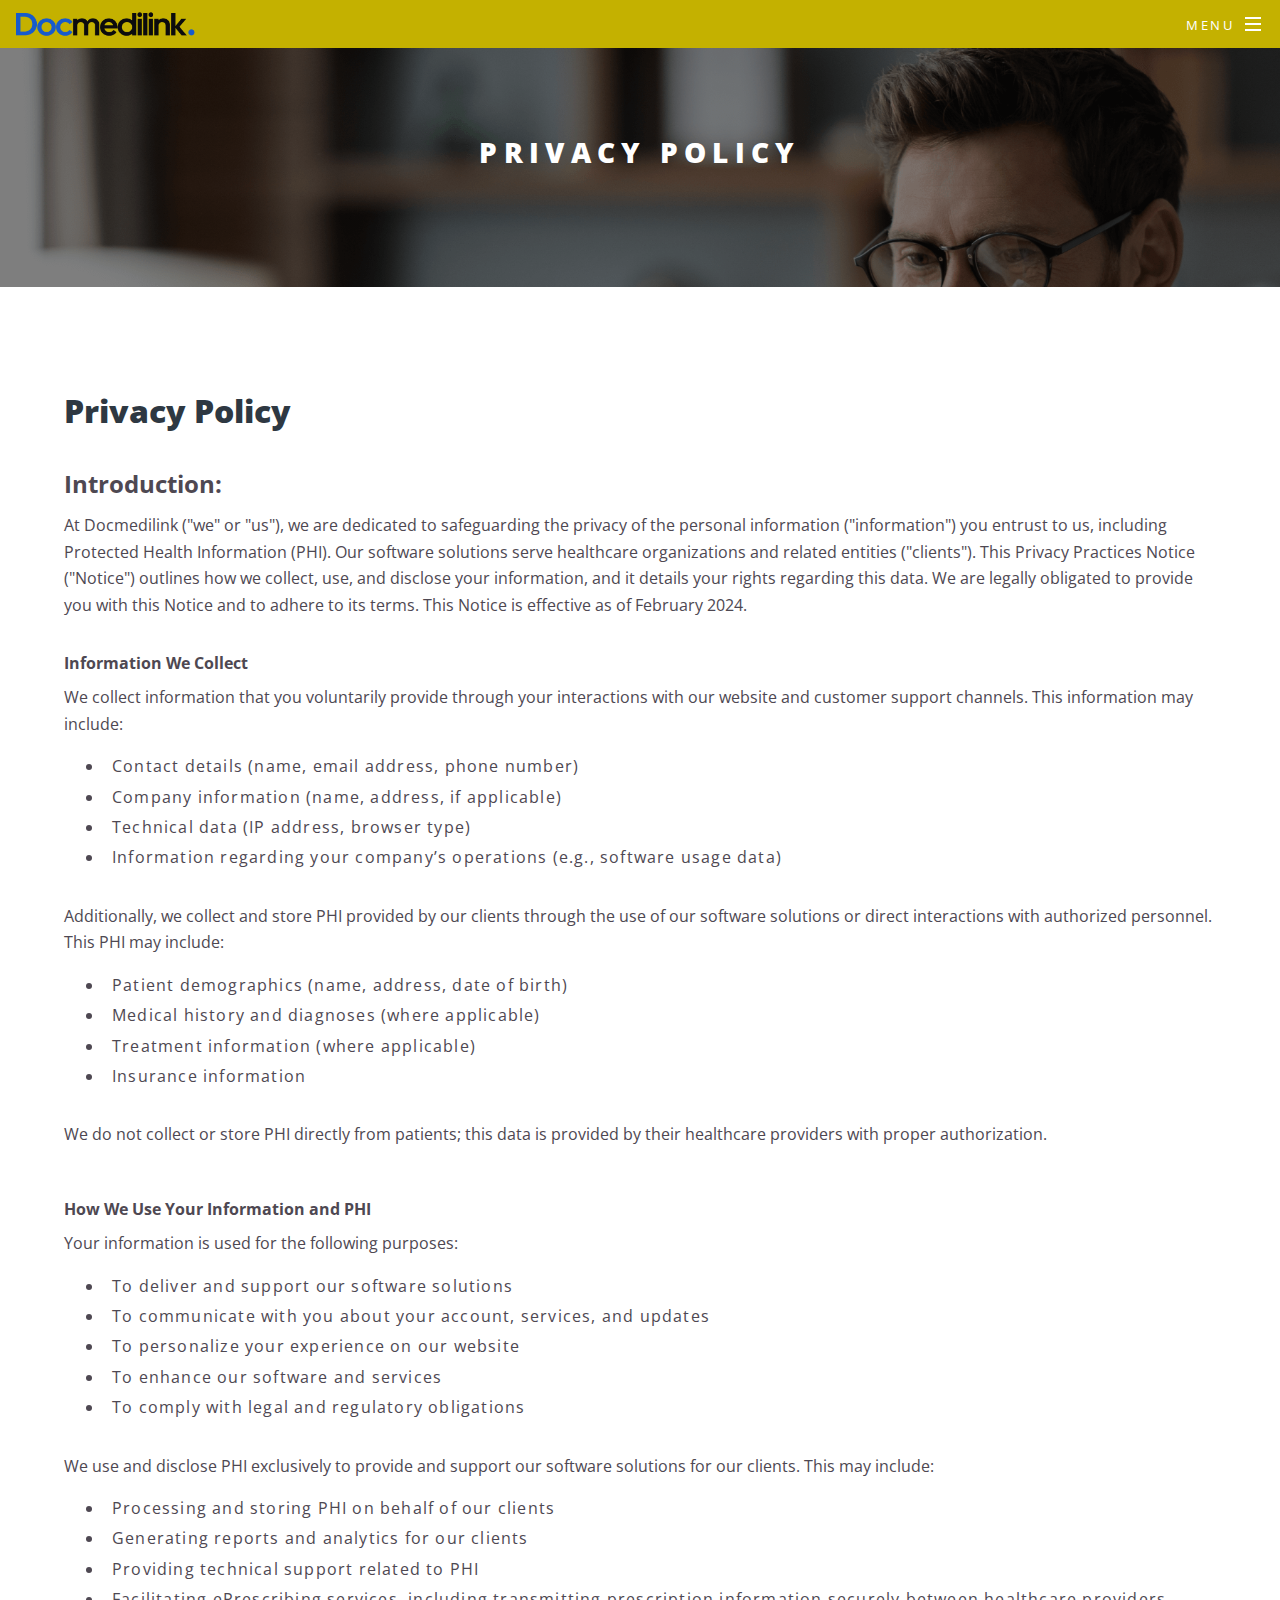
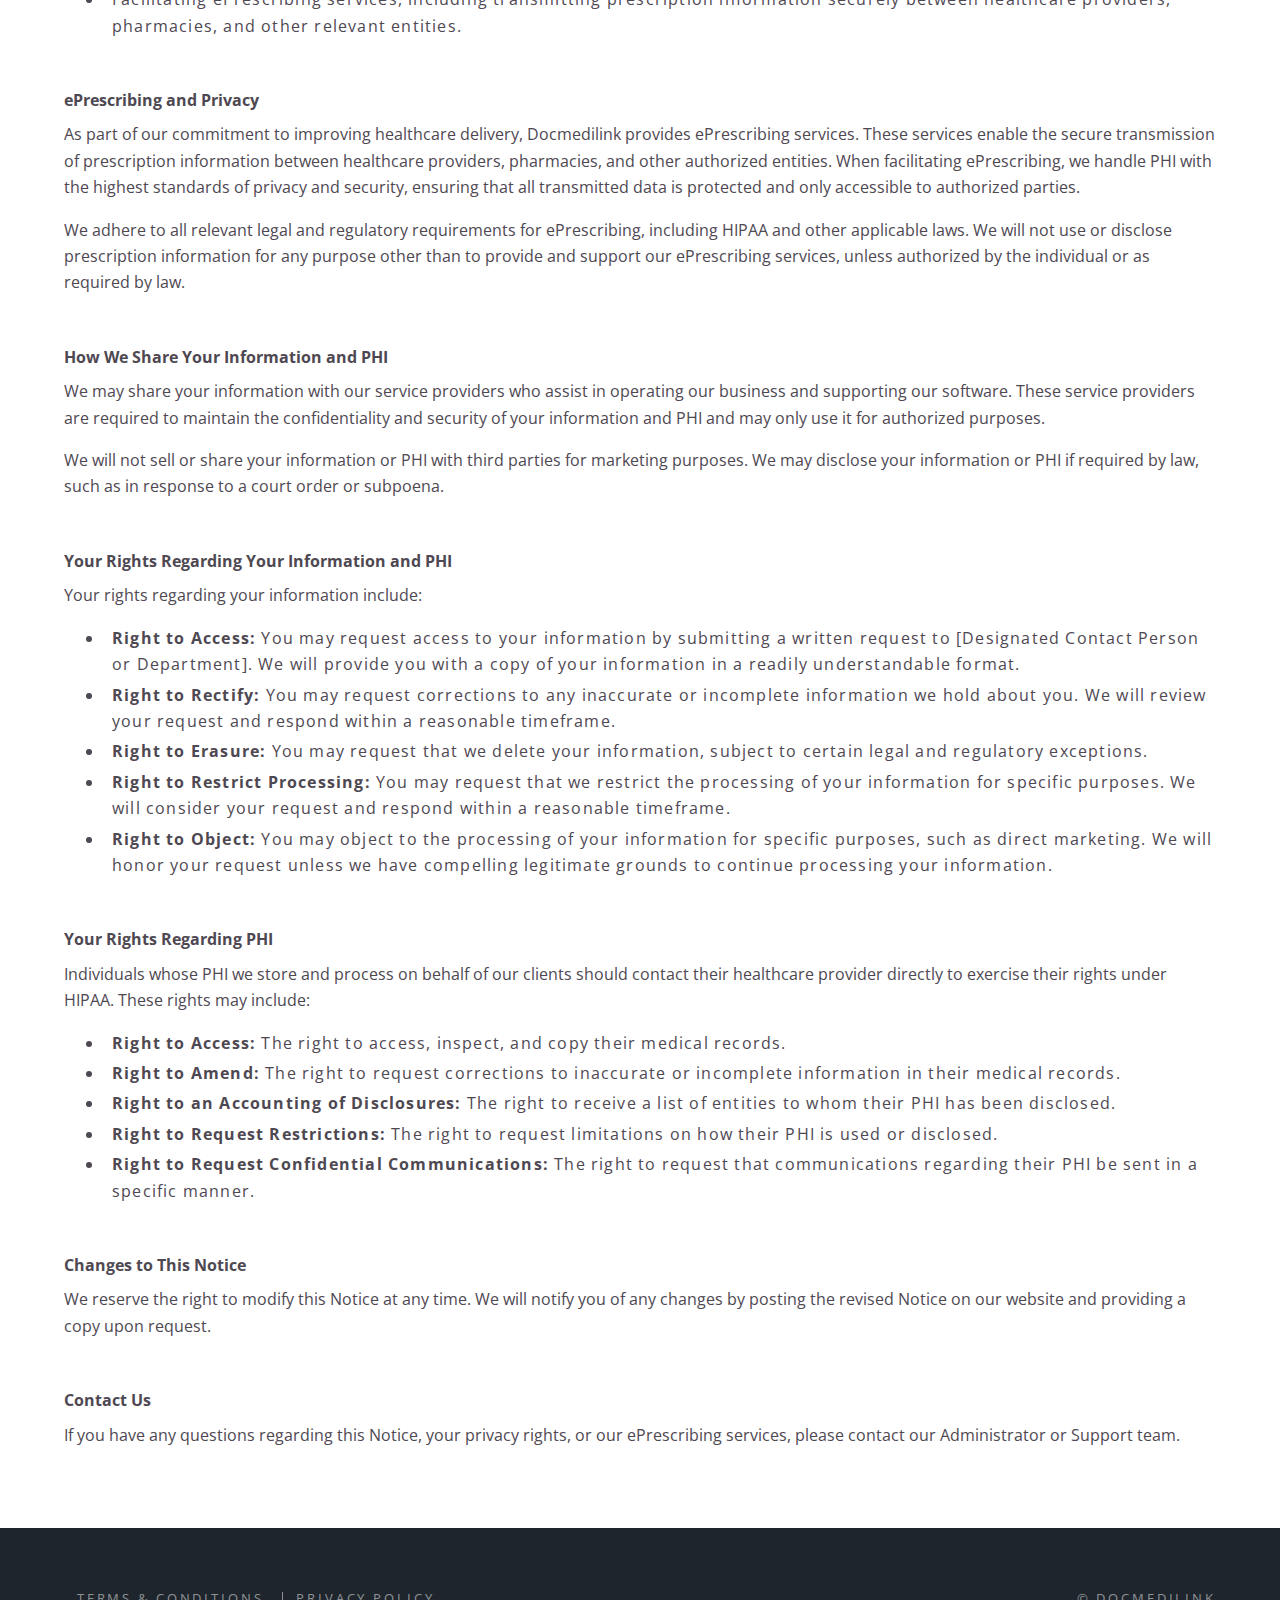
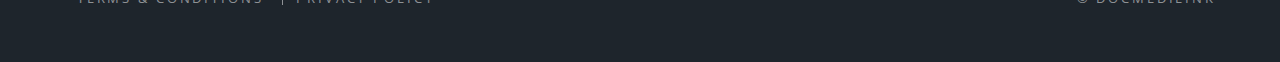
==== commit 81de245d: "Done all tunning in all pages" ====
--- a/privacy-policy.html
+++ b/privacy-policy.html
@@ -38,16 +38,19 @@
     <!-- Page Wrapper -->
     <div id="page-wrapper">
       <!-- Header -->
-      <header id="header">
-        <h1><a
-            href="index.html"
-            class="logo"
+      <header
+        id="header"
+        class=" d-flex align-items-center"
+      >
+        <a
+          href="index.html"
+          class="logo border-bottom-0 ps-3"
+        >
+          <img
+            src="images/docmedilink-logo.png"
+            alt="Docmedilink"
           >
-            <img
-              src="images/docmedilink-logo.png"
-              alt="Docmedilink"
-            >
-          </a></h1>
+        </a>
         <nav id="nav">
           <ul>
             <li class="special">
@@ -114,7 +117,7 @@
                   authorization.</p>
               </div>
 
-              <div class="item mt-5">
+              <div class="item mt-md-5 mt-3">
                 <p class="fw-bold mb-2">How We Use Your Information and PHI</p>
                 <p class="mb-3">Your information is used for the following purposes:</p>
                 <ul class="ms-4 d-flex flex-column gap-1">
@@ -136,7 +139,7 @@
                 </ul>
               </div>
 
-              <div class="item mt-5">
+              <div class="item mt-md-5 mt-3">
                 <p class="fw-bold mb-2">ePrescribing and Privacy</p>
                 <p class="mb-3">As part of our commitment to improving healthcare delivery, Docmedilink provides ePrescribing services. These services
                   enable the secure transmission
@@ -151,7 +154,7 @@
                   required by law.</p>
               </div>
 
-              <div class="item mt-5">
+              <div class="item mt-md-5 mt-3">
                 <p class="fw-bold mb-2">How We Share Your Information and PHI</p>
                 <p class="mb-3">We may share your information with our service providers who assist in operating our business and supporting our
                   software. These service providers are
@@ -161,7 +164,7 @@
                   law, such as in response to a court order or subpoena.</p>
               </div>
 
-              <div class="item mt-5">
+              <div class="item mt-md-5 mt-3">
                 <p class="fw-bold mb-2">Your Rights Regarding Your Information and PHI</p>
                 <p class="mb-3">Your rights regarding your information include:</p>
                 <ul class="ms-4 d-flex flex-column gap-1">
@@ -187,7 +190,7 @@
                 </ul>
               </div>
 
-              <div class="item mt-5">
+              <div class="item mt-md-5 mt-3">
                 <p class="fw-bold mb-2">Your Rights Regarding PHI</p>
                 <p class="mb-3">Individuals whose PHI we store and process on behalf of our clients should contact their healthcare provider directly
                   to exercise their rights under
@@ -210,14 +213,14 @@
                 </ul>
               </div>
 
-              <div class="item mt-5">
+              <div class="item mt-md-5 mt-3">
                 <p class="fw-bold mb-2">Changes to This Notice</p>
                 <p class="mb-3">We reserve the right to modify this Notice at any time. We will notify you of any changes by posting the revised
                   Notice on our website and providing a
                   copy upon request.</p>
               </div>
 
-              <div class="item mt-5">
+              <div class="item mt-md-5 mt-3">
                 <p class="fw-bold mb-2">Contact Us</p>
                 <p class="mb-3">If you have any questions regarding this Notice, your privacy rights, or our ePrescribing services, please contact our
                   Administrator or Support team.</p>
--- a/assets/css/main.css
+++ b/assets/css/main.css
@@ -3286,13 +3286,12 @@
   padding-bottom: 0;
   margin-bottom: 0;
 }
-h1 .logo {
+
+.logo {
   display: flex;
   align-items: center;
 }
-h1 .logo img {
-  display: inline-block;
-  margin-top: 10px;
+.logo img {
   max-width: 180px;
 }
 
--- a/assets/css/style.css
+++ b/assets/css/style.css
@@ -1,5 +1,13 @@
 #header {
 	background-color: #c4b100;
+}
+
+.logo {
+	display: flex;
+	align-items: center;
+	img {
+		max-width: 180px;
+	}
 }
 
 .faq-section .faq-item button {
@@ -56,3 +64,23 @@
 	font-size: 24px;
 	margin-bottom: 15px;
 }
+
+@media screen and (min-width: 0px) and (max-width: 992px) {
+	.faq-section button.accordion-button {
+		text-wrap: wrap !important;
+		font-size: 20px;
+		padding: 30px 0;
+	}
+}
+@media screen and (min-width: 0px) and (max-width: 768px) {
+	.faq-section button.accordion-button {
+		font-size: 18px;
+		line-height: 26px;
+		text-wrap: wrap;
+		padding: 20px 0;
+		height: unset;
+	}
+	.faq-section .accordion-body {
+		font-size: 14px;
+	}
+}
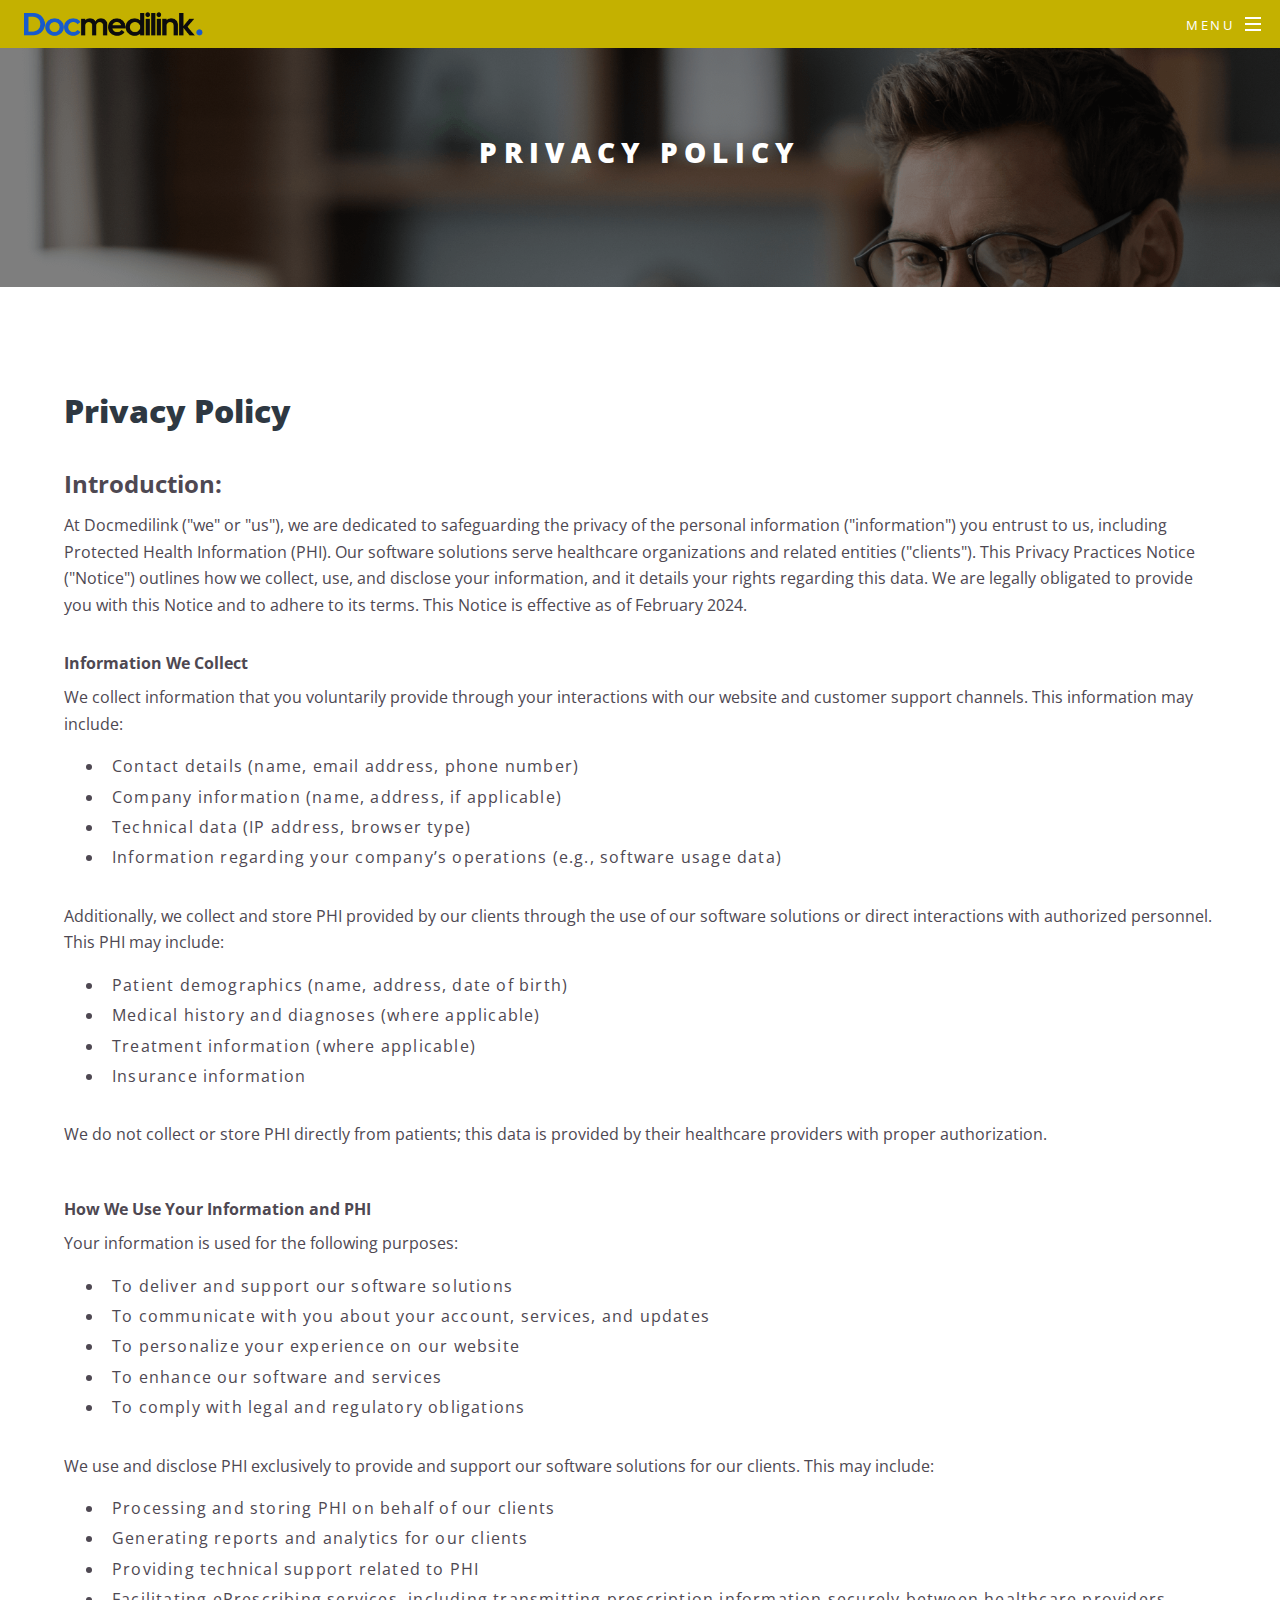
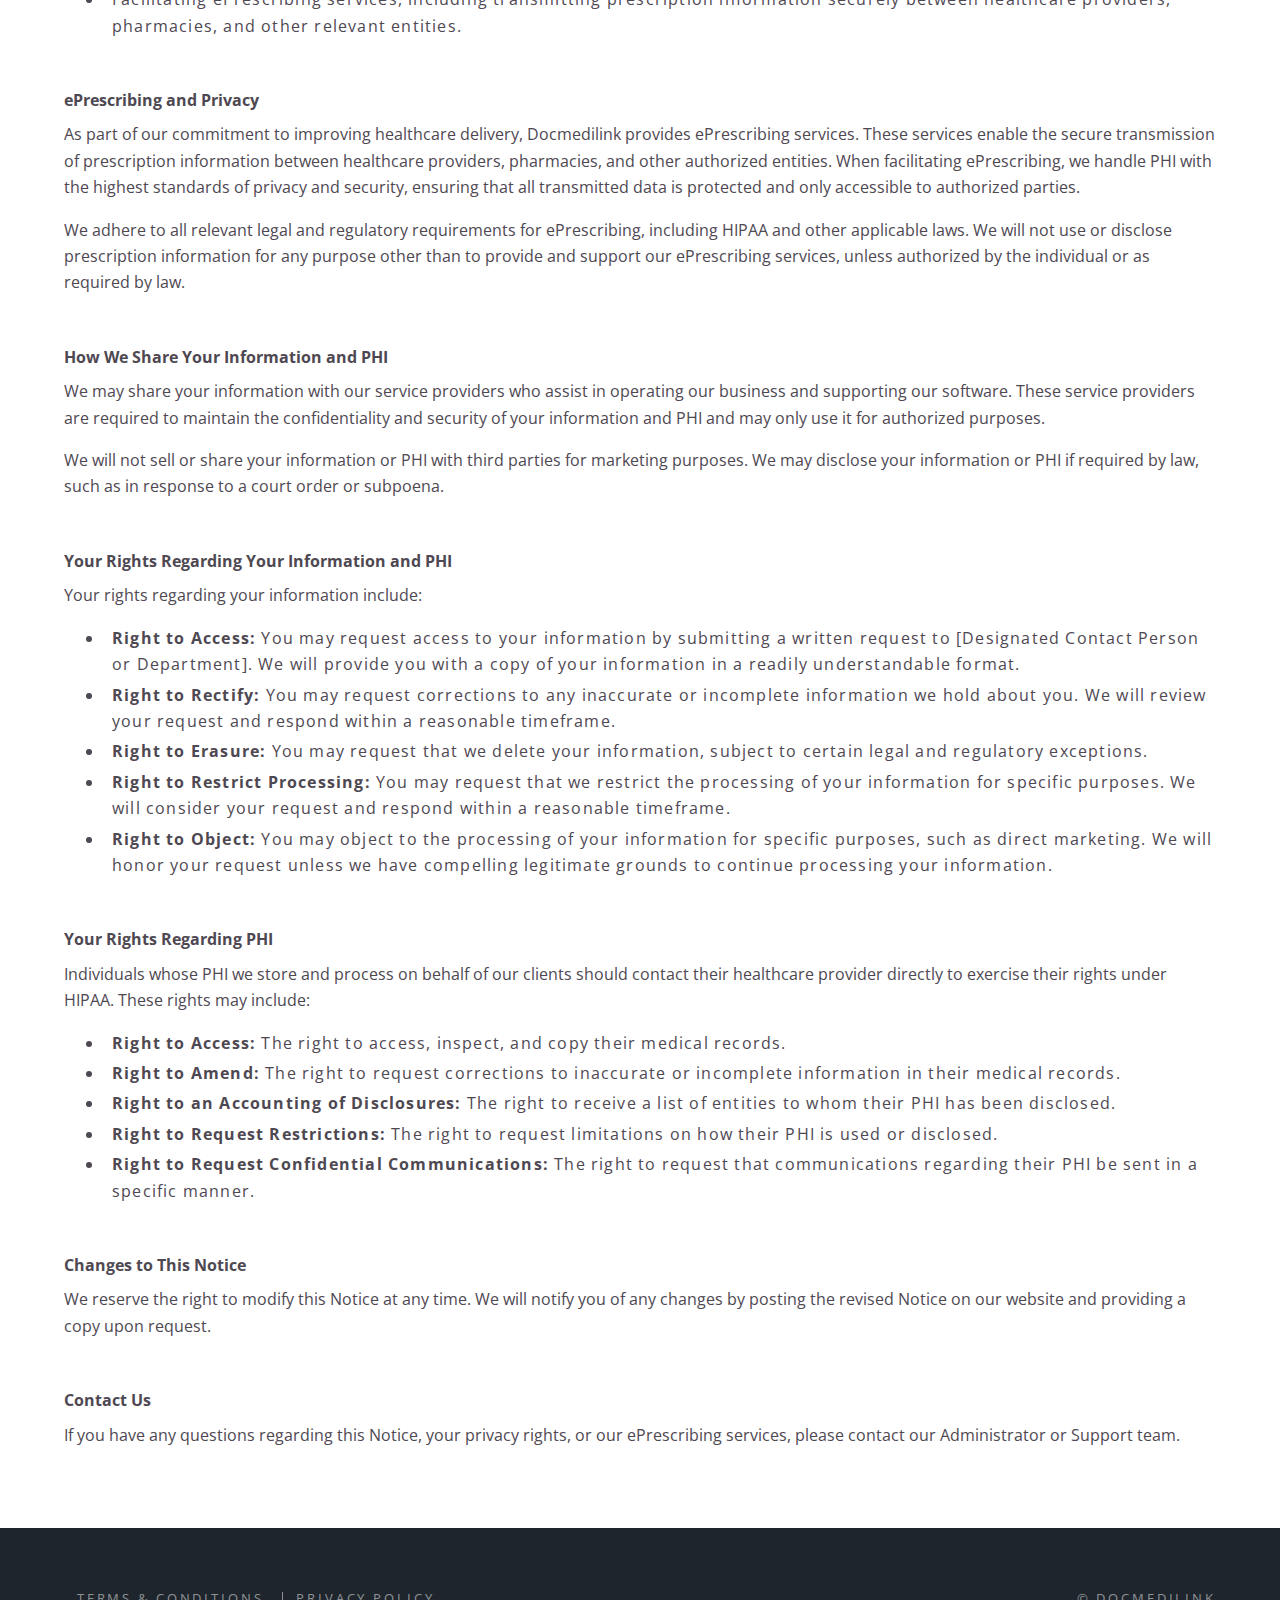
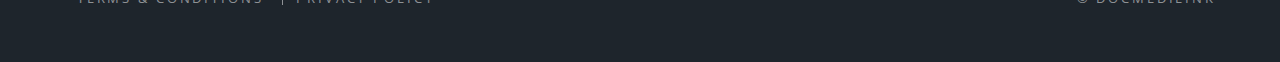
==== commit ca7161a7: "DOne tunning in header" ====
--- a/privacy-policy.html
+++ b/privacy-policy.html
@@ -44,7 +44,7 @@
       >
         <a
           href="index.html"
-          class="logo border-bottom-0 ps-3"
+          class="logo border-bottom-0 ps-4"
         >
           <img
             src="images/docmedilink-logo.png"
